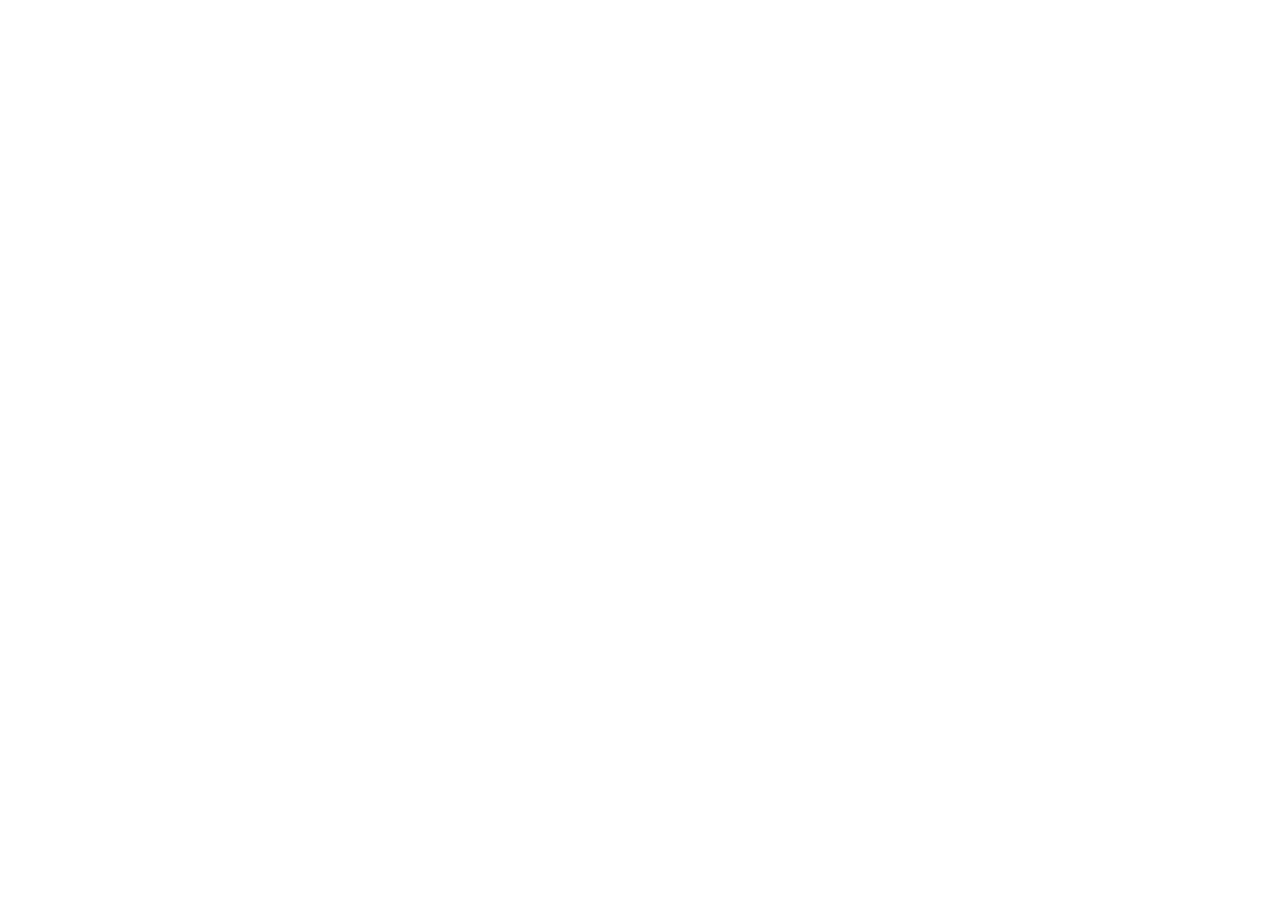
==== about.html @ bee9ba30 "navigation & pages structure" ====
<!DOCTYPE html>
<html lang="en">
<head>
  <meta charset="UTF-8">
  <meta name="viewport" content="width=device-width, initial-scale=1.0">
  <title>OBERIH — Symbolic Bead Jewellery</title>

  <!-- Google Fonts -->
  <link href="https://fonts.googleapis.com/css2?family=Cormorant+Garamond:ital,wght@0,300;0,400;1,300;1,400&family=Montserrat:wght@300;400;500&display=swap" rel="stylesheet">

  <!-- Your CSS -->
  <link rel="stylesheet" href="css/style.css">
</head>
<body>

  <!-- Navigation (same on every page) -->
  <nav class="main-nav">
    <!-- nav content here -->
  </nav>

  <!-- Page content goes here -->
  <main>

  </main>

  <!-- Footer (same on every page) -->
  <footer>
    <!-- footer content here -->
  </footer>

  <!-- Your JS -->
  <script src="js/main.js"></script>
</body>
</html>
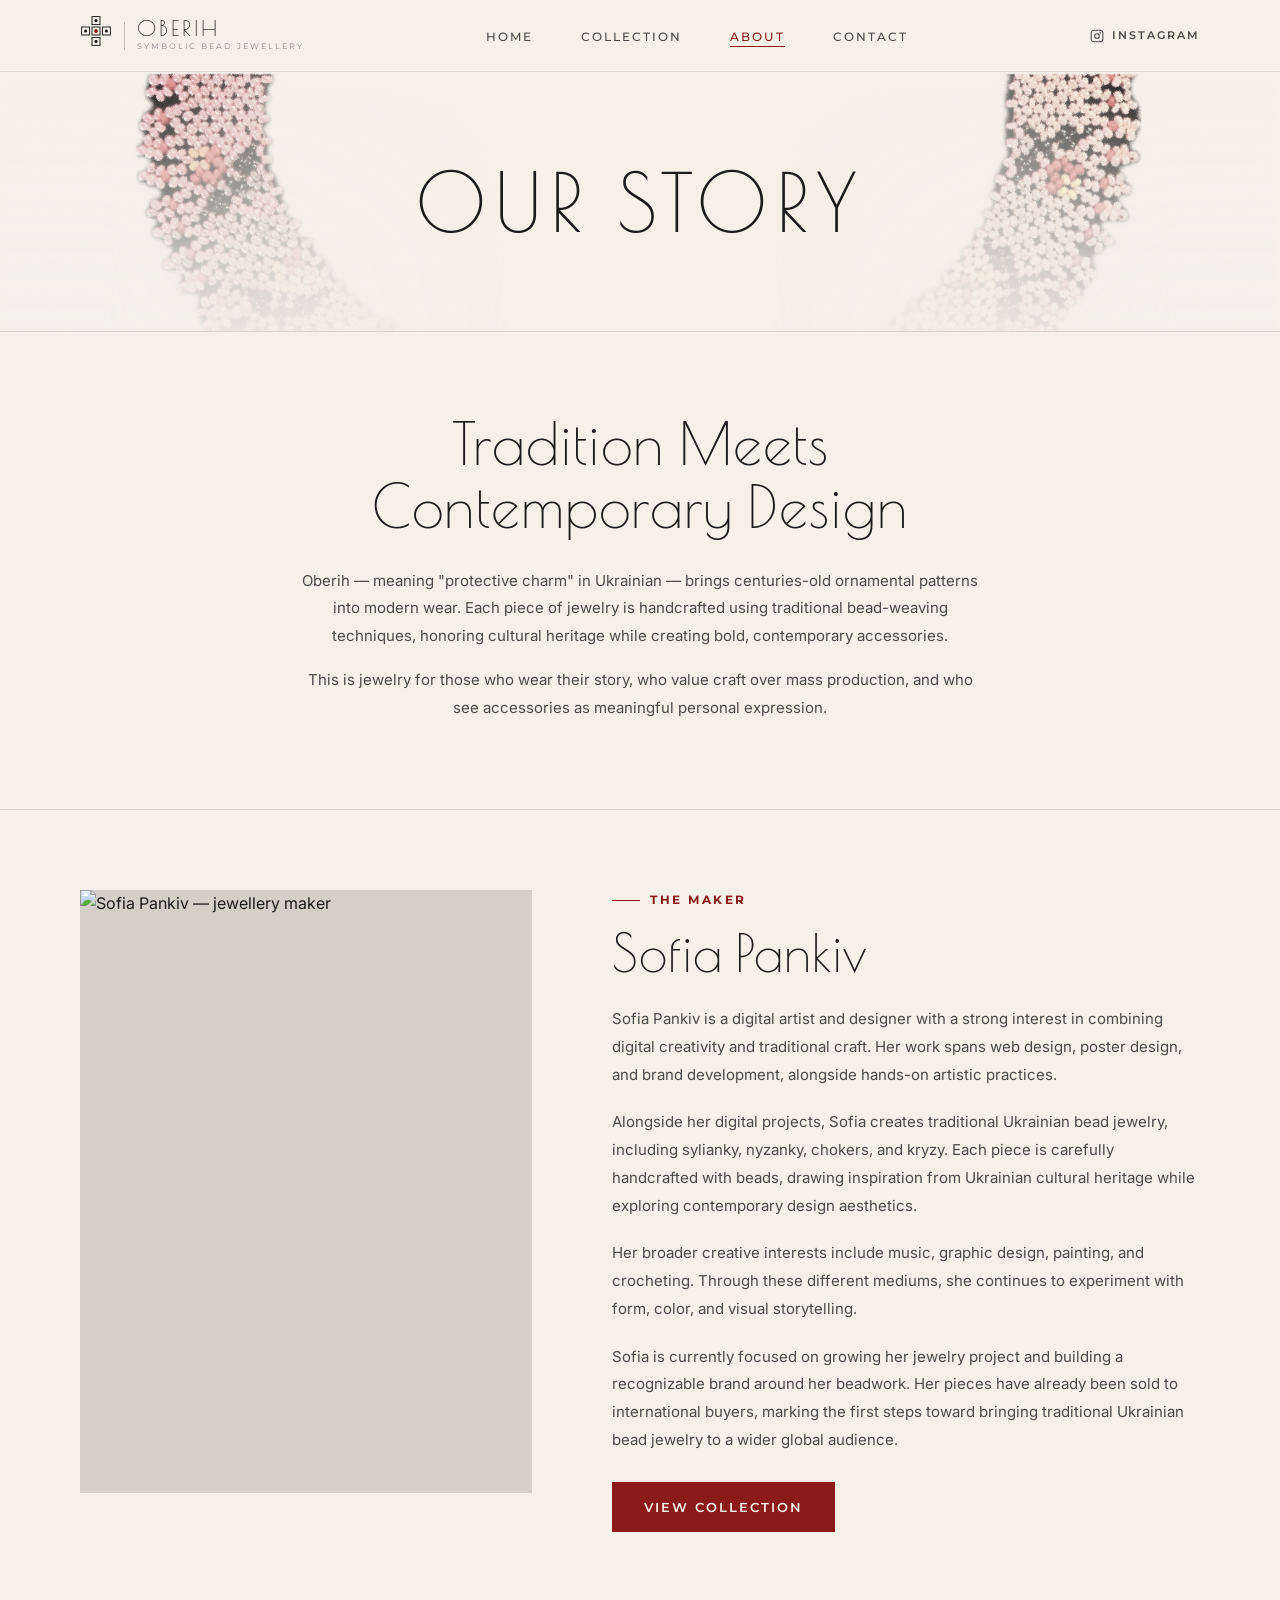
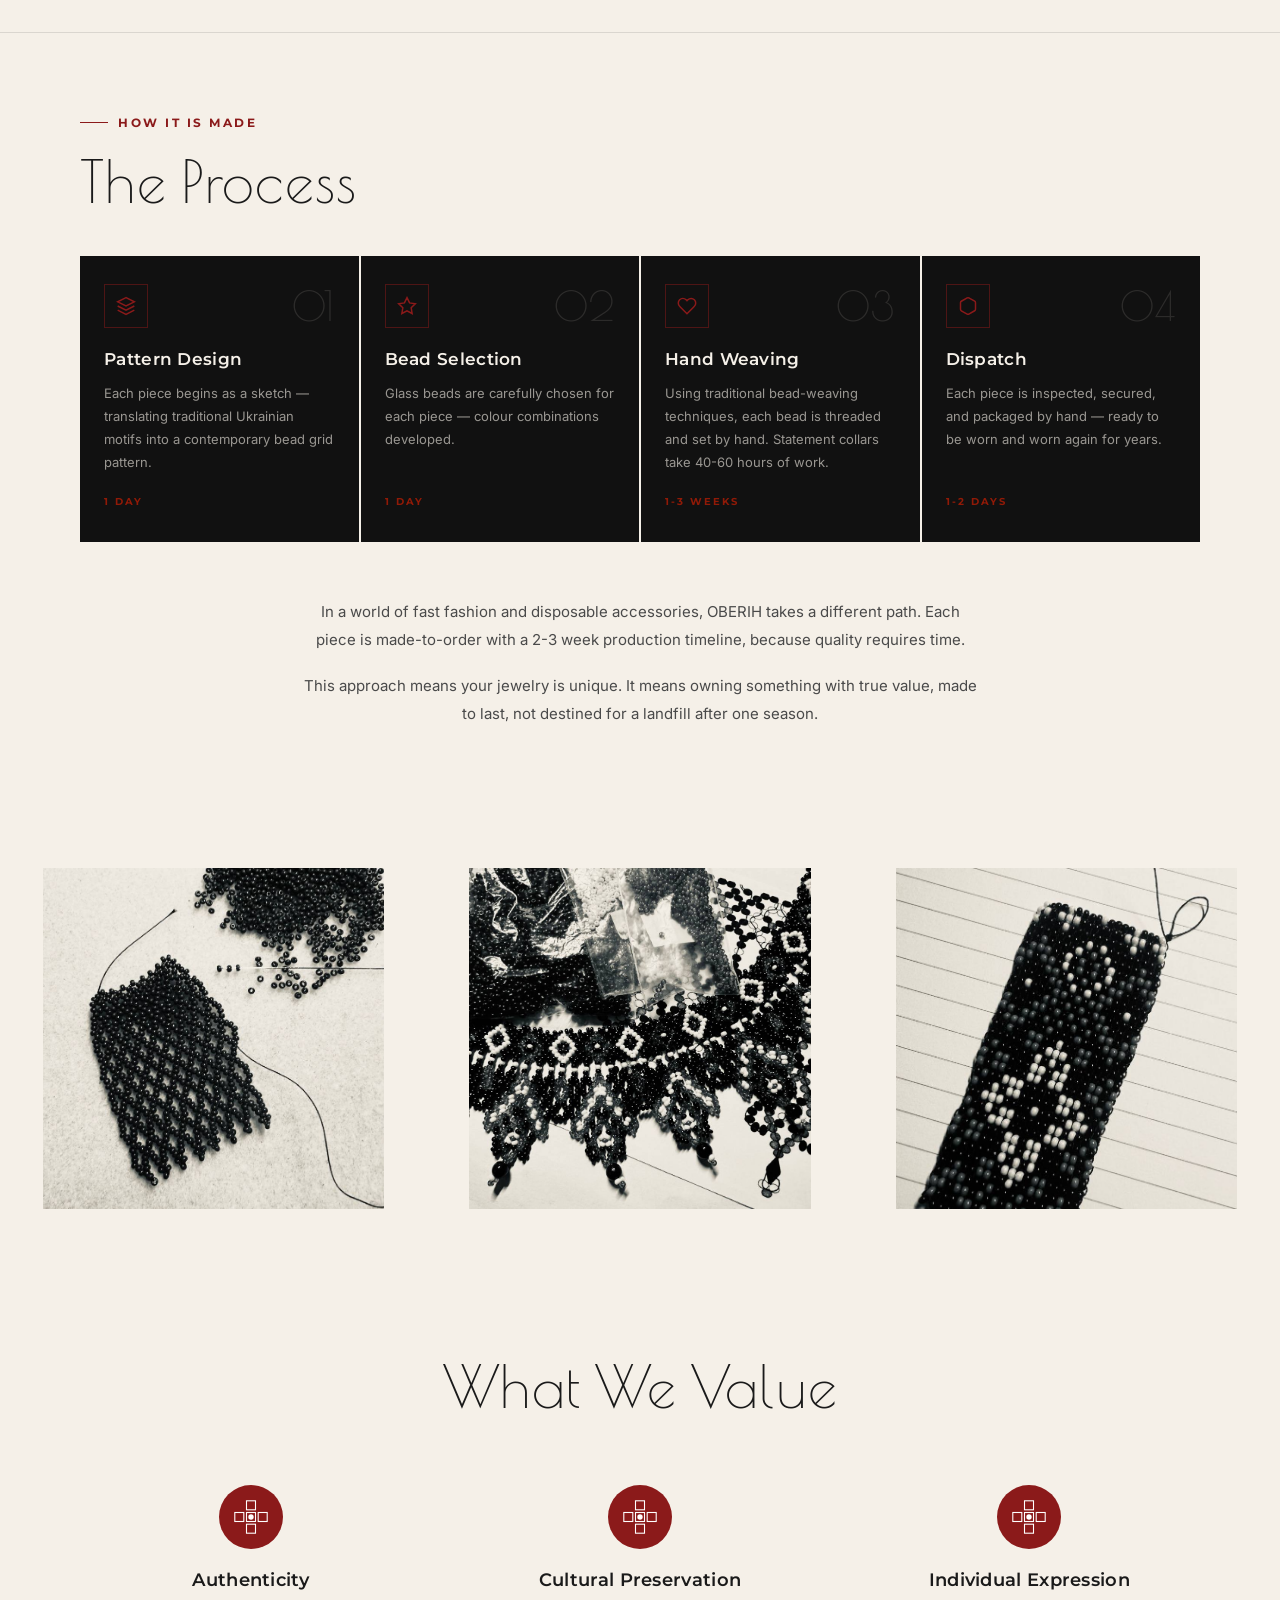
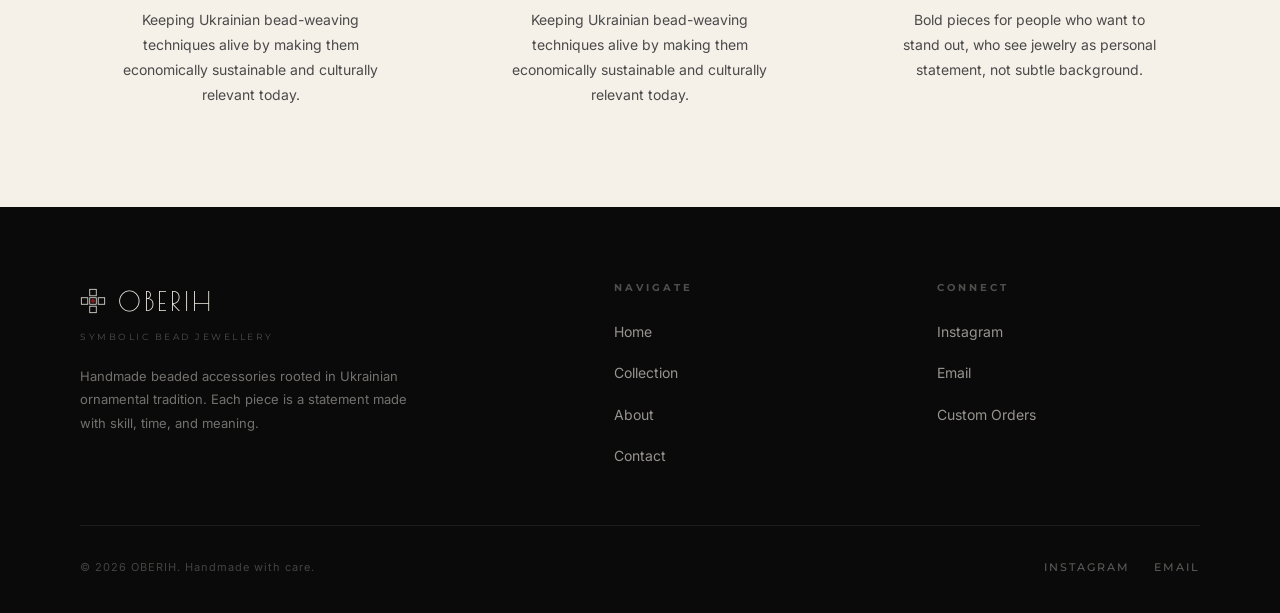
==== commit e929912d: "about page content" ====
--- a/about.html
+++ b/about.html
@@ -3,32 +3,422 @@
 <head>
   <meta charset="UTF-8">
   <meta name="viewport" content="width=device-width, initial-scale=1.0">
-  <title>OBERIH — Symbolic Bead Jewellery</title>
-
-  <!-- Google Fonts -->
-  <link href="https://fonts.googleapis.com/css2?family=Cormorant+Garamond:ital,wght@0,300;0,400;1,300;1,400&family=Montserrat:wght@300;400;500&display=swap" rel="stylesheet">
-
-  <!-- Your CSS -->
+  <title>Our Story — OBERIH</title>
+  <link href="https://fonts.googleapis.com/css2?family=Poiret+One&family=Philosopher:ital@0;1&family=Montserrat:wght@400;500;600;700&family=Inter:wght@300;400;500&display=swap" rel="stylesheet">
   <link rel="stylesheet" href="css/style.css">
+  <link rel="stylesheet" href="css/pages/about.css">
 </head>
 <body>
 
-  <!-- Navigation (same on every page) -->
+  <!-- ===== NAVIGATION ===== -->
   <nav class="main-nav">
-    <!-- nav content here -->
+    <div class="nav-inner">
+      <a href="index.html" class="nav-logo">
+        <div class="nav-logo-symbol">
+          <svg viewBox="0 0 40 40" fill="none" xmlns="http://www.w3.org/2000/svg">
+            <rect x="15" y="2"  width="10" height="10" stroke="#1a1a1a" stroke-width="1.2"/>
+            <rect x="15" y="28" width="10" height="10" stroke="#1a1a1a" stroke-width="1.2"/>
+            <rect x="2"  y="15" width="10" height="10" stroke="#1a1a1a" stroke-width="1.2"/>
+            <rect x="28" y="15" width="10" height="10" stroke="#1a1a1a" stroke-width="1.2"/>
+            <rect x="15" y="15" width="10" height="10" stroke="#1a1a1a" stroke-width="1.2"/>
+            <circle cx="20" cy="7"  r="2"   fill="#1a1a1a"/>
+            <circle cx="20" cy="33" r="2"   fill="#1a1a1a"/>
+            <circle cx="7"  cy="20" r="2"   fill="#1a1a1a"/>
+            <circle cx="33" cy="20" r="2"   fill="#1a1a1a"/>
+            <circle cx="20" cy="20" r="2.5" fill="#8B1A1A"/>
+          </svg>
+        </div>
+        <div class="nav-logo-divider"></div>
+        <div class="nav-logo-words">
+          <span class="nav-brand">OBERIH</span>
+          <span class="nav-tagline">symbolic bead jewellery</span>
+        </div>
+      </a>
+      <ul class="nav-links">
+        <li><a href="index.html">Home</a></li>
+        <li><a href="collection.html">Collection</a></li>
+        <li><a href="about.html" class="active">About</a></li>
+        <li><a href="contact.html">Contact</a></li>
+      </ul>
+      <a href="https://instagram.com/oberih.jewellery" target="_blank" class="nav-instagram">
+        <svg width="14" height="14" viewBox="0 0 24 24" fill="none" stroke="currentColor" stroke-width="1.8">
+          <rect x="2" y="2" width="20" height="20" rx="5" ry="5"/>
+          <circle cx="12" cy="12" r="4"/>
+          <circle cx="17.5" cy="6.5" r="1.2" fill="currentColor" stroke="none"/>
+        </svg>
+        Instagram
+      </a>
+      <button class="nav-hamburger" id="hamburgerBtn" aria-label="Open menu">
+        <span></span><span></span><span></span>
+      </button>
+    </div>
   </nav>
 
-  <!-- Page content goes here -->
-  <main>
-
-  </main>
-
-  <!-- Footer (same on every page) -->
+  <div class="mobile-nav" id="mobileNav">
+    <button class="mobile-nav-close" id="mobileNavClose">✕</button>
+    <a href="index.html">Home</a>
+    <a href="collection.html">Collection</a>
+    <a href="about.html">About</a>
+    <a href="contact.html">Contact</a>
+    <a href="https://instagram.com/oberih.jewellery" target="_blank">Instagram</a>
+  </div>
+
+
+  <!-- ===== HERO
+       Same structure as collection page — two collar images
+       peeking in from sides, page title centred.
+       REPLACE the two placeholder divs with your images.
+  ===== -->
+  <section class="about-hero">
+
+    <!-- ============================================================
+         🖼️ 
+         ============================================================ -->
+       <img src="images/ui/LEFT 2.png"
+              alt=""
+              class="about-hero-collar about-hero-collar--left"> 
+
+    <h1 class="about-hero-title">Our Story</h1>
+
+    <!-- ============================================================
+         🖼️ 
+         ============================================================ -->
+    <img src="images/ui/RIGHT 2.png"
+              alt=""
+              class="about-hero-collar about-hero-collar--right"> 
+
+  </section>
+
+
+  <!-- ===== INTRO — centred heading + body text ===== -->
+  <section class="about-intro">
+    <div class="about-intro-inner">
+      <h2 class="about-intro-title">Tradition Meets Contemporary Design</h2>
+      <p class="about-intro-body">
+        Oberih — meaning "protective charm" in Ukrainian — brings centuries-old ornamental patterns
+        into modern wear. Each piece of jewelry is handcrafted using traditional bead-weaving
+        techniques, honoring cultural heritage while creating bold, contemporary accessories.
+      </p>
+      <p class="about-intro-body">
+        This is jewelry for those who wear their story, who value craft over mass production, and who see
+        accessories as meaningful personal expression.
+      </p>
+    </div>
+  </section>
+
+
+  <!-- ===== MAKER SECTION
+       Left: maker photo | Right: name + bio paragraphs + CTA
+  ===== -->
+  <section class="maker">
+    <div class="container">
+      <div class="maker-inner">
+
+        <!-- Left: photo -->
+        <div class="maker-img-wrap">
+          <!-- ============================================================
+               🖼️ 
+               ============================================================ -->
+          <div class="maker-img-placeholder"> <img src="images/about/Sophia-image.png"
+                    alt="Sofia Pankiv — jewellery maker"
+                    class="maker-img"></div>
+        </div>
+
+        <!-- Right: bio -->
+        <div class="maker-content">
+          <p class="eyebrow">The Maker</p>
+          <h2 class="maker-name">Sofia Pankiv</h2>
+
+          <p class="maker-bio">
+            Sofia Pankiv is a digital artist and designer with a strong interest in combining digital
+            creativity and traditional craft. Her work spans web design, poster design, and brand
+            development, alongside hands-on artistic practices.
+          </p>
+          <p class="maker-bio">
+            Alongside her digital projects, Sofia creates traditional Ukrainian bead jewelry,
+            including sylianky, nyzanky, chokers, and kryzy. Each piece is carefully handcrafted
+            with beads, drawing inspiration from Ukrainian cultural heritage while exploring
+            contemporary design aesthetics.
+          </p>
+          <p class="maker-bio">
+            Her broader creative interests include music, graphic design, painting, and
+            crocheting. Through these different mediums, she continues to experiment with
+            form, color, and visual storytelling.
+          </p>
+          <p class="maker-bio">
+            Sofia is currently focused on growing her jewelry project and building a recognizable
+            brand around her beadwork. Her pieces have already been sold to international
+            buyers, marking the first steps toward bringing traditional Ukrainian bead jewelry to a
+            wider global audience.
+          </p>
+
+          <a href="collection.html" class="btn btn-primary" style="margin-top:8px;">
+            View Collection
+          </a>
+        </div>
+
+      </div>
+    </div>
+  </section>
+
+
+  <!-- ===== PROCESS SECTION
+       Eyebrow + large title , 4-column dark cards , closing text
+  ===== -->
+  <section class="process">
+    <div class="container">
+
+      <div class="process-header">
+        <p class="eyebrow">How it is made</p>
+        <h2 class="process-title">The Process</h2>
+      </div>
+
+      <!-- 4 dark cards -->
+      <div class="process-grid">
+
+        <div class="process-card">
+          <div class="process-card-top">
+            <!-- Icon box -->
+            <div class="process-icon">
+              <!-- Layers / pattern icon -->
+              <svg width="20" height="20" viewBox="0 0 24 24" fill="none" stroke="#8B1A1A" stroke-width="1.8">
+                <path d="M12 2L2 7l10 5 10-5-10-5z"/>
+                <path d="M2 17l10 5 10-5"/>
+                <path d="M2 12l10 5 10-5"/>
+              </svg>
+            </div>
+            <span class="process-num">01</span>
+          </div>
+          <h3 class="process-step-title">Pattern Design</h3>
+          <p class="process-step-body">
+            Each piece begins as a sketch — translating traditional Ukrainian
+            motifs into a contemporary bead grid pattern.
+          </p>
+          <p class="process-time">1 Day</p>
+        </div>
+
+        <div class="process-card">
+          <div class="process-card-top">
+            <div class="process-icon">
+              <!-- Star / bead icon -->
+              <svg width="20" height="20" viewBox="0 0 24 24" fill="none" stroke="#8B1A1A" stroke-width="1.8">
+                <polygon points="12 2 15.09 8.26 22 9.27 17 14.14 18.18 21.02 12 17.77 5.82 21.02 7 14.14 2 9.27 8.91 8.26 12 2"/>
+              </svg>
+            </div>
+            <span class="process-num">02</span>
+          </div>
+          <h3 class="process-step-title">Bead Selection</h3>
+          <p class="process-step-body">
+            Glass beads are carefully chosen for each piece — colour
+            combinations developed.
+          </p>
+          <p class="process-time">1 Day</p>
+        </div>
+
+        <div class="process-card">
+          <div class="process-card-top">
+            <div class="process-icon">
+              <!-- Heart / craft icon -->
+              <svg width="20" height="20" viewBox="0 0 24 24" fill="none" stroke="#8B1A1A" stroke-width="1.8">
+                <path d="M20.84 4.61a5.5 5.5 0 0 0-7.78 0L12 5.67l-1.06-1.06a5.5 5.5 0 0 0-7.78 7.78l1.06 1.06L12 21.23l7.78-7.78 1.06-1.06a5.5 5.5 0 0 0 0-7.78z"/>
+              </svg>
+            </div>
+            <span class="process-num">03</span>
+          </div>
+          <h3 class="process-step-title">Hand Weaving</h3>
+          <p class="process-step-body">
+            Using traditional bead-weaving techniques, each bead is threaded
+            and set by hand. Statement collars take 40-60 hours of work.
+          </p>
+          <p class="process-time">1-3 Weeks</p>
+        </div>
+
+        <div class="process-card">
+          <div class="process-card-top">
+            <div class="process-icon">
+              <!-- Package / dispatch icon -->
+              <svg width="20" height="20" viewBox="0 0 24 24" fill="none" stroke="#8B1A1A" stroke-width="1.8">
+                <path d="M21 16V8a2 2 0 0 0-1-1.73l-7-4a2 2 0 0 0-2 0l-7 4A2 2 0 0 0 3 8v8a2 2 0 0 0 1 1.73l7 4a2 2 0 0 0 2 0l7-4A2 2 0 0 0 21 16z"/>
+              </svg>
+            </div>
+            <span class="process-num">04</span>
+          </div>
+          <h3 class="process-step-title">Dispatch</h3>
+          <p class="process-step-body">
+            Each piece is inspected, secured, and packaged by hand — ready
+            to be worn and worn again for years.
+          </p>
+          <p class="process-time">1-2 Days</p>
+        </div>
+
+      </div><!-- /process-grid -->
+
+      <!-- Closing text beneath the cards -->
+      <div class="process-closing">
+        <p>
+          In a world of fast fashion and disposable accessories, OBERIH takes a different path. Each piece
+          is made-to-order with a 2-3 week production timeline, because quality requires time.
+        </p>
+        <p>
+          This approach means your jewelry is unique. It means owning something with true value, made to
+          last, not destined for a landfill after one season.
+        </p>
+      </div>
+
+    </div>
+  </section>
+
+
+  <!-- ===== PROCESS PHOTO STRIP
+       3 side-by-side process/craft photos — no text, full width
+  ===== -->
+  <div class="process-photos">
+
+    <!-- ============================================================
+         🖼️ 
+         ============================================================ -->
+    <img src="images/about/process-01.jpg"
+              alt="Beadwork in progress"
+              class="process-photo">
+
+    <!-- ============================================================
+         🖼️ 
+         ============================================================ -->
+    <img src="images/about/process-02.jpg"
+              alt="Bead pattern detail"
+              class="process-photo">
+
+    <!-- ============================================================
+         🖼️ 
+         ============================================================ -->
+      <img src="images/about/process-03.jpg"
+              alt="Finished beadwork detail"
+              class="process-photo">
+
+  </div>
+
+
+  <!-- ===== VALUES SECTION
+       Centred heading | 3 value columns with brand symbol icons
+  ===== -->
+  <section class="values">
+    <div class="container">
+
+      <h2 class="values-title">What We Value</h2>
+
+      <div class="values-grid">
+
+        <div class="value-item">
+          <!-- Brand symbol as icon -->
+          <div class="value-icon">
+            <svg viewBox="0 0 40 40" fill="none" xmlns="http://www.w3.org/2000/svg" width="36" height="36">
+              <rect x="15" y="2"  width="10" height="10" stroke="white" stroke-width="1.2"/>
+              <rect x="15" y="28" width="10" height="10" stroke="white" stroke-width="1.2"/>
+              <rect x="2"  y="15" width="10" height="10" stroke="white" stroke-width="1.2"/>
+              <rect x="28" y="15" width="10" height="10" stroke="white" stroke-width="1.2"/>
+              <rect x="15" y="15" width="10" height="10" stroke="white" stroke-width="1.2"/>
+              <circle cx="20" cy="20" r="3" fill="white"/>
+            </svg>
+          </div>
+          <h3 class="value-name">Authenticity</h3>
+          <p class="value-body">
+            Keeping Ukrainian bead-weaving techniques alive by making them
+            economically sustainable and culturally relevant today.
+          </p>
+        </div>
+
+        <div class="value-item">
+          <div class="value-icon">
+            <svg viewBox="0 0 40 40" fill="none" xmlns="http://www.w3.org/2000/svg" width="36" height="36">
+              <rect x="15" y="2"  width="10" height="10" stroke="white" stroke-width="1.2"/>
+              <rect x="15" y="28" width="10" height="10" stroke="white" stroke-width="1.2"/>
+              <rect x="2"  y="15" width="10" height="10" stroke="white" stroke-width="1.2"/>
+              <rect x="28" y="15" width="10" height="10" stroke="white" stroke-width="1.2"/>
+              <rect x="15" y="15" width="10" height="10" stroke="white" stroke-width="1.2"/>
+              <circle cx="20" cy="20" r="3" fill="white"/>
+            </svg>
+          </div>
+          <h3 class="value-name">Cultural Preservation</h3>
+          <p class="value-body">
+            Keeping Ukrainian bead-weaving techniques alive by making them
+            economically sustainable and culturally relevant today.
+          </p>
+        </div>
+
+        <div class="value-item">
+          <div class="value-icon">
+            <svg viewBox="0 0 40 40" fill="none" xmlns="http://www.w3.org/2000/svg" width="36" height="36">
+              <rect x="15" y="2"  width="10" height="10" stroke="white" stroke-width="1.2"/>
+              <rect x="15" y="28" width="10" height="10" stroke="white" stroke-width="1.2"/>
+              <rect x="2"  y="15" width="10" height="10" stroke="white" stroke-width="1.2"/>
+              <rect x="28" y="15" width="10" height="10" stroke="white" stroke-width="1.2"/>
+              <rect x="15" y="15" width="10" height="10" stroke="white" stroke-width="1.2"/>
+              <circle cx="20" cy="20" r="3" fill="white"/>
+            </svg>
+          </div>
+          <h3 class="value-name">Individual Expression</h3>
+          <p class="value-body">
+            Bold pieces for people who want to stand out, who see jewelry as
+            personal statement, not subtle background.
+          </p>
+        </div>
+
+      </div>
+    </div>
+  </section>
+
+
+  <!-- ===== FOOTER ===== -->
   <footer>
-    <!-- footer content here -->
+    <div class="container">
+      <div class="footer-top">
+        <div>
+          <div class="footer-logo">
+            <svg viewBox="0 0 40 40" fill="none" xmlns="http://www.w3.org/2000/svg">
+              <rect x="15" y="2"  width="10" height="10" stroke="#f5f0e8" stroke-width="1.2"/>
+              <rect x="15" y="28" width="10" height="10" stroke="#f5f0e8" stroke-width="1.2"/>
+              <rect x="2"  y="15" width="10" height="10" stroke="#f5f0e8" stroke-width="1.2"/>
+              <rect x="28" y="15" width="10" height="10" stroke="#f5f0e8" stroke-width="1.2"/>
+              <rect x="15" y="15" width="10" height="10" stroke="#f5f0e8" stroke-width="1.2"/>
+              <circle cx="20" cy="20" r="3" fill="#8B1A1A"/>
+            </svg>
+            OBERIH
+          </div>
+          <p class="footer-tagline">Symbolic bead jewellery</p>
+          <p class="footer-desc">
+            Handmade beaded accessories rooted in Ukrainian ornamental tradition.
+            Each piece is a statement made with skill, time, and meaning.
+          </p>
+        </div>
+        <div>
+          <p class="footer-col-title">Navigate</p>
+          <ul class="footer-links">
+            <li><a href="index.html">Home</a></li>
+            <li><a href="collection.html">Collection</a></li>
+            <li><a href="about.html">About</a></li>
+            <li><a href="contact.html">Contact</a></li>
+          </ul>
+        </div>
+        <div>
+          <p class="footer-col-title">Connect</p>
+          <ul class="footer-links">
+            <li><a href="https://instagram.com/oberih.jewellery" target="_blank">Instagram</a></li>
+            <li><a href="contact.html">Email</a></li>
+            <li><a href="contact.html">Custom Orders</a></li>
+          </ul>
+        </div>
+      </div>
+      <div class="footer-bottom">
+        <p class="footer-copy">© 2026 OBERIH. Handmade with care.</p>
+        <div class="footer-social">
+          <a href="https://instagram.com/oberih.jewellery" target="_blank">Instagram</a>
+          <a href="contact.html">Email</a>
+        </div>
+      </div>
+    </div>
   </footer>
 
-  <!-- Your JS -->
   <script src="js/main.js"></script>
+
 </body>
 </html>
--- a/css/style.css
+++ b/css/style.css
@@ -0,0 +1,1005 @@
+
+    /* =====================================================
+       CSS VARIABLES — paste these into your style.css
+       ===================================================== */
+    :root {
+      /* Fonts */
+      --font-logo:    'Poiret One', cursive;
+      --font-heading: 'Montserrat', sans-serif;
+      --font-body:    'Inter', sans-serif;
+      --font-accent:  'Philosopher', serif;
+ 
+      /* Font sizes */
+      --size-h1:    72px;
+      --size-h2:    40px;
+      --size-h3:    24px;
+      --size-h4:    14px;
+      --size-body:  16px;
+      --size-small: 14px;
+      --size-label: 12px;
+ 
+      /* Brand colours — from your moodboard */
+      --cream:        #F5F0E8;
+      --cream-dark:   #EDE8DF;
+      --black:        #0a0a0a;
+      --charcoal:     #111111;
+      --red:          #8B1A1A;
+      --red-bright:   #901A07;
+      --text-dark:    #1a1a1a;
+      --text-mid:     #4a4a4a;
+      --text-muted:   #888888;
+      --border:       rgba(26,26,26,0.12);
+ 
+      /* Layout */
+      --nav-height:       72px;
+      --section-pad-v:    100px;
+      --section-pad-h:    80px;
+      --container-max:    1280px;
+    }
+ 
+    /* =====================================================
+       RESET & BASE
+       ===================================================== */
+    *, *::before, *::after { margin: 0; padding: 0; box-sizing: border-box; }
+    html { scroll-behavior: smooth; }
+ 
+    body {
+      background: var(--cream);
+      color: var(--text-dark);
+      font-family: var(--font-body);
+      font-size: var(--size-body);
+      font-weight: 400;
+      line-height: 1.7;
+      overflow-x: hidden;
+    }
+ 
+    img {
+      display: block;
+      width: 100%;
+      height: 100%;
+      object-fit: cover;
+    }
+ 
+    a { text-decoration: none; color: inherit; }
+ 
+    /* =====================================================
+       TYPOGRAPHY — matching your variables exactly
+       ===================================================== */
+    .logo-text {
+      font-family: var(--font-logo);
+      font-size: 28px;
+      font-weight: 400;
+      letter-spacing: 3px;
+    }
+ 
+    h1 {
+      font-family: var(--font-logo);
+      font-size: var(--size-h1);
+      font-weight: 400;
+      letter-spacing: 4px;
+      line-height: 1.05;
+    }
+ 
+    h2 {
+      font-family: var(--font-heading);
+      font-size: var(--size-h2);
+      font-weight: 600;
+      letter-spacing: 1px;
+      line-height: 1.2;
+    }
+ 
+    h3 {
+      font-family: var(--font-heading);
+      font-size: var(--size-h3);
+      font-weight: 600;
+      letter-spacing: 0.5px;
+      line-height: 1.3;
+    }
+ 
+    p {
+      font-family: var(--font-body);
+      font-size: var(--size-body);
+      font-weight: 400;
+      line-height: 1.7;
+      color: var(--text-mid);
+    }
+ 
+    /* Eyebrow label — small caps above headings */
+    .eyebrow {
+      font-family: var(--font-heading);
+      font-size: var(--size-label);
+      font-weight: 700;
+      letter-spacing: 2.5px;
+      text-transform: uppercase;
+      color: var(--red);
+      display: flex;
+      align-items: center;
+      gap: 10px;
+      margin-bottom: 14px;
+    }
+ 
+    .eyebrow::before {
+      content: '';
+      display: inline-block;
+      width: 28px;
+      height: 1px;
+      background: var(--red);
+      flex-shrink: 0;
+    }
+ 
+    /* =====================================================
+       BUTTONS
+       ===================================================== */
+    .btn {
+      display: inline-flex;
+      align-items: center;
+      gap: 10px;
+      font-family: var(--font-heading);
+      font-size: 13px;
+      font-weight: 600;
+      letter-spacing: 2px;
+      text-transform: uppercase;
+      cursor: pointer;
+      transition: all 0.25s ease;
+      border: none;
+      outline: none;
+    }
+ 
+    .btn-primary {
+      background: var(--red);
+      color: var(--cream);
+      padding: 14px 32px;
+    }
+    .btn-primary:hover { background: var(--red-bright); }
+ 
+    .btn-outline {
+      background: transparent;
+      color: var(--text-dark);
+      padding: 13px 32px;
+      border: 1.5px solid var(--text-dark);
+    }
+    .btn-outline:hover {
+      background: var(--text-dark);
+      color: var(--cream);
+    }
+ 
+    .btn-ghost {
+      background: transparent;
+      color: var(--text-dark);
+      padding: 0;
+      font-size: 12px;
+      letter-spacing: 2px;
+    }
+    .btn-ghost::after {
+      content: '→';
+      font-size: 16px;
+      transition: transform 0.25s;
+    }
+    .btn-ghost:hover::after { transform: translateX(5px); }
+ 
+    .btn-outline-light {
+      background: transparent;
+      color: var(--cream);
+      padding: 13px 32px;
+      border: 1.5px solid rgba(245,240,232,0.5);
+    }
+    .btn-outline-light:hover {
+      background: rgba(245,240,232,0.1);
+      border-color: var(--cream);
+    }
+ 
+    /* =====================================================
+       LAYOUT HELPERS
+       ===================================================== */
+    .container {
+      width: 100%;
+      max-width: var(--container-max);
+      margin: 0 auto;
+      padding: 0 var(--section-pad-h);
+    }
+ 
+    /* =====================================================
+       NAVIGATION
+       Matches wireframe: logo left | links centre | instagram right
+       ===================================================== */
+    .main-nav {
+      position: fixed;
+      top: 0; left: 0; right: 0;
+      z-index: 200;
+      height: var(--nav-height);
+      background: var(--cream);
+      border-bottom: 1px solid var(--border);
+      display: flex;
+      align-items: center;
+    }
+ 
+    .nav-inner {
+      width: 100%;
+      max-width: var(--container-max);
+      margin: 0 auto;
+      padding: 0 var(--section-pad-h);
+      display: flex;
+      align-items: center;
+      justify-content: space-between;
+    }
+ 
+    /* Logo: symbol + divider + brand name + tagline */
+    .nav-logo {
+      display: flex;
+      align-items: center;
+      gap: 12px;
+    }
+ 
+    .nav-logo-symbol svg {
+      width: 32px;
+      height: 32px;
+    }
+ 
+    .nav-logo-divider {
+      width: 1px;
+      height: 28px;
+      background: rgba(26,26,26,0.2);
+    }
+ 
+    .nav-logo-words { display: flex; flex-direction: column; gap: 1px; }
+ 
+    .nav-brand {
+      font-family: var(--font-logo);
+      font-size: 22px;
+      letter-spacing: 3px;
+      color: var(--text-dark);
+      line-height: 1;
+    }
+ 
+    .nav-tagline {
+      font-family: var(--font-heading);
+      font-size: 8px;
+      letter-spacing: 2px;
+      text-transform: uppercase;
+      color: var(--text-muted);
+    }
+ 
+    /* Centre nav links */
+    .nav-links {
+      display: flex;
+      align-items: center;
+      gap: 48px;
+      list-style: none;
+    }
+ 
+    .nav-links a {
+      font-family: var(--font-heading);
+      font-size: 12px;
+      font-weight: 500;
+      letter-spacing: 2px;
+      text-transform: uppercase;
+      color: var(--text-mid);
+      position: relative;
+      padding-bottom: 3px;
+      transition: color 0.2s;
+    }
+ 
+    .nav-links a::after {
+      content: '';
+      position: absolute;
+      bottom: 0; left: 0;
+      width: 0; height: 1px;
+      background: var(--red);
+      transition: width 0.25s;
+    }
+ 
+    .nav-links a:hover,
+    .nav-links a.active { color: var(--text-dark); }
+    .nav-links a:hover::after,
+    .nav-links a.active::after { width: 100%; }
+    .nav-links a.active { color: var(--red); }
+ 
+    /* Instagram right */
+    .nav-instagram {
+      display: flex;
+      align-items: center;
+      gap: 8px;
+      font-family: var(--font-heading);
+      font-size: 11px;
+      font-weight: 600;
+      letter-spacing: 2px;
+      text-transform: uppercase;
+      color: var(--text-mid);
+      transition: color 0.2s;
+    }
+    .nav-instagram:hover { color: var(--red); }
+ 
+    /* Mobile hamburger (hidden on desktop) */
+    .nav-hamburger {
+      display: none;
+      flex-direction: column;
+      gap: 5px;
+      cursor: pointer;
+      background: none;
+      border: none;
+      padding: 4px;
+    }
+    .nav-hamburger span {
+      display: block;
+      width: 24px;
+      height: 1.5px;
+      background: var(--text-dark);
+      transition: all 0.3s;
+    }
+ 
+    /* =====================================================
+       HERO SECTION
+       Wireframe: full-width photo + centred logo symbol overlay
+       ===================================================== */
+    .hero {
+      margin-top: var(--nav-height);
+      position: relative;
+      width: 100%;
+      height: 320px;             /* adjust 420px */
+      overflow: hidden;
+      background: var(--charcoal);
+    }
+ 
+
+    .hero-img {
+      position: absolute;
+      inset: 0;
+      width: 100%;
+      height: 100%;
+      object-fit: cover;
+      object-position: center;
+      opacity: 0.85;
+    }
+ 
+    /* Dark gradient so symbol reads on top */
+    .hero-overlay {
+      position: absolute;
+      inset: 0;
+      background: linear-gradient(
+        to bottom,
+        rgba(10,10,10,0.35) 0%,
+        rgba(10,10,10,0.5)  100%
+      );
+    }
+ 
+    /* Centred symbol */
+    .hero-symbol {
+      position: absolute;
+      inset: 0;
+      display: flex;
+      align-items: center;
+      justify-content: center;
+      z-index: 2;
+    }
+ 
+    .hero-symbol svg {
+      width: 180px;
+      height: 180px;
+      opacity: 0.92;
+      filter: drop-shadow(0 0 30px rgba(139,26,26,0.4));
+    }
+ 
+    /* placeholder stand-in until you add real photo */
+    .hero-placeholder {
+      position: absolute;
+      inset: 0;
+      background: #111;
+      display: flex;
+      align-items: center;
+      justify-content: center;
+    }
+ 
+    .hero-placeholder-label {
+      font-family: var(--font-accent);
+      font-style: italic;
+      font-size: 14px;
+      color: rgba(245,240,232,0.2);
+      letter-spacing: 2px;
+      position: absolute;
+      bottom: 24px;
+      left: 50%;
+      transform: translateX(-50%);
+      white-space: nowrap;
+    }
+ 
+    /* =====================================================
+       INTRO SECTION
+       Wireframe: left = large photo | right = text + CTAs
+       ===================================================== */
+    .intro {
+      padding: var(--section-pad-v) 0;
+      background: var(--cream);
+    }
+ 
+    .intro-inner {
+      display: grid;
+      grid-template-columns: 1fr 1fr;
+      gap: 80px;
+      align-items: center;
+    }
+ 
+  
+    .intro-img-wrap {
+      aspect-ratio: 4 / 4;
+      overflow: hidden;
+      background: #1a1a1a;
+      position: relative;
+    }
+ 
+    .intro-img-placeholder {
+      width: 100%;
+      height: 100%;
+      background: radial-gradient(ellipse at 50% 40%, rgba(139,26,26,0.25) 0%, #111 70%);
+      display: flex;
+      align-items: center;
+      justify-content: center;
+    }
+ 
+    .img-label {
+      font-family: var(--font-accent);
+      font-style: italic;
+      font-size: 13px;
+      color: rgba(245,240,232,0.2);
+      letter-spacing: 1px;
+    }
+ 
+    
+ 
+    .intro-title {
+      font-family: var(--font-logo);
+      font-size: clamp(40px, 5vw, 68px);
+      font-weight: 400;
+      letter-spacing: 2px;
+      line-height: 1.05;
+      color: var(--text-dark);
+      margin-bottom: 12px;
+    }
+ 
+    .intro-title .accent {
+      font-family: var(--font-accent);
+      font-style: italic;
+      color: var(--red-bright);
+      letter-spacing: 1px;
+    }
+ 
+    .intro-subtitle {
+      font-family: var(--font-heading);
+      font-size: 20px;
+      font-weight: 600;
+      letter-spacing: 0.5px;
+      color: var(--text-dark);
+      margin-bottom: 28px;
+      line-height: 1.35;
+    }
+ 
+    .intro-body {
+      color: var(--text-mid);
+      margin-bottom: 12px;
+    }
+ 
+    .intro-body + .intro-body { margin-bottom: 40px; }
+ 
+    .intro-ctas {
+      display: flex;
+      align-items: center;
+      gap: 24px;
+      flex-wrap: wrap;
+    }
+ 
+    /* =====================================================
+       FEATURED COLLECTION
+       Wireframe: centred heading | 3-col grid | view all btn
+       ===================================================== */
+    .featured {
+      padding: var(--section-pad-v) 0;
+      background: var(--cream-dark);
+    }
+ 
+    .featured-header {
+      text-align: center;
+      margin-bottom: 64px;
+    }
+ 
+    .featured-header h2 {
+      font-family: var(--font-logo);
+      font-size: clamp(36px, 4vw, 56px);
+      font-weight: 400;
+      letter-spacing: 3px;
+      color: var(--text-dark);
+      margin-bottom: 10px;
+    }
+ 
+    .featured-header .sub {
+      font-family: var(--font-body);
+      font-size: 14px;
+      color: var(--text-muted);
+      letter-spacing: 1px;
+    }
+ 
+    /* 3 equal columns */
+    .product-grid {
+      display: grid;
+      grid-template-columns: repeat(3, 1fr);
+      gap: 28px;
+      margin-bottom: 56px;
+    }
+ 
+    .product-card {
+      background: var(--cream);
+      position: relative;
+      overflow: hidden;
+      cursor: pointer;
+      border: 1px solid rgba(26,26,26,0.08);
+  transition: box-shadow 0.25s, transform 0.25s;
+    }
+ 
+   
+    .card-img-wrap {
+      aspect-ratio: 1 / 1;
+      overflow: hidden;
+      position: relative;
+    }
+ 
+    .card-img-placeholder {
+      width: 100%;
+      height: 100%;
+      background: radial-gradient(ellipse at 50% 50%, rgba(139,26,26,0.2) 0%, #111 70%);
+      display: flex;
+      align-items: center;
+      justify-content: center;
+      transition: transform 0.6s ease;
+    }
+ 
+    .product-card:hover .card-img-placeholder {
+      transform: scale(1.04);
+    }
+ 
+    /* Hover overlay */
+    .card-hover {
+      position: absolute;
+      inset: 0;
+      background: rgba(139,26,26,0.55);
+      display: flex;
+      align-items: center;
+      justify-content: center;
+      opacity: 0;
+      transition: opacity 0.3s ease;
+    }
+ 
+    .product-card:hover .card-hover { opacity: 1; }
+ 
+    .card-hover-text {
+      font-family: var(--font-heading);
+      font-size: 11px;
+      font-weight: 600;
+      letter-spacing: 3px;
+      text-transform: uppercase;
+      color: var(--cream);
+      border: 1px solid rgba(245,240,232,0.6);
+      padding: 10px 22px;
+    }
+ 
+    .card-info {
+      padding: 18px 0 4px;
+      text-align: center;
+    }
+ 
+    .card-name {
+      font-family: var(--font-heading);
+      font-size: 14px;
+      font-weight: 500;
+      letter-spacing: 0.5px;
+      color: var(--text-dark);
+      margin-bottom: 6px;
+    }
+ 
+    .card-price {
+      font-family: var(--font-heading);
+      font-size: 18px;
+      font-weight: 700;
+      color: var(--red);
+      letter-spacing: 1px;
+    }
+ 
+    .featured-cta {
+      text-align: center;
+    }
+ 
+    /* =====================================================
+       CRAFT / STATS SECTION
+       Wireframe: dark red bg | left=text | right=4 big stats
+       ===================================================== */
+    .craft {
+      background: var(--red);
+      padding: var(--section-pad-v) 0;
+      position: relative;
+      overflow: hidden;
+    }
+ 
+    /* big watermark text behind */
+    .craft::before {
+      content: 'OBERIH';
+      position: absolute;
+      right: -40px;
+      top: 50%;
+      transform: translateY(-50%);
+      font-family: var(--font-logo);
+      font-size: 220px;
+      letter-spacing: -4px;
+      color: rgba(255,255,255,0.04);
+      pointer-events: none;
+      white-space: nowrap;
+      line-height: 1;
+    }
+ 
+    .craft-inner {
+      display: grid;
+      grid-template-columns: 1fr 1fr;
+      gap: 80px;
+      align-items: center;
+      position: relative;
+      z-index: 1;
+    }
+ 
+    .craft-text .eyebrow { color: rgba(245,240,232,0.6); }
+    .craft-text .eyebrow::before { background: rgba(245,240,232,0.4); }
+ 
+    .craft-title {
+      font-family: var(--font-logo);
+      font-size: clamp(32px, 3.5vw, 50px);
+      font-weight: 400;
+      letter-spacing: 2px;
+      color: var(--cream);
+      line-height: 1.1;
+      margin-bottom: 24px;
+    }
+ 
+    .craft-body {
+      font-size: 15px;
+      line-height: 1.8;
+      color: rgba(245,240,232,0.75);
+      margin-bottom: 36px;
+      max-width: 420px;
+    }
+ 
+    /* 2×2 stats grid */
+    .stats-grid {
+      display: grid;
+      grid-template-columns: 1fr 1fr;
+      gap: 2px;
+    }
+ 
+    .stat-card {
+      background: rgba(0,0,0,0.2);
+      padding: 36px 28px;
+      text-align: center;
+      transition: background 0.25s;
+    }
+ 
+    .stat-card:hover { background: rgba(0,0,0,0.3); }
+ 
+    .stat-number {
+      font-family: var(--font-logo);
+      font-size: 56px;
+      font-weight: 400;
+      color: var(--cream);
+      line-height: 1;
+      margin-bottom: 10px;
+      letter-spacing: 1px;
+    }
+ 
+    .stat-label {
+      font-family: var(--font-heading);
+      font-size: 10px;
+      font-weight: 700;
+      letter-spacing: 2px;
+      text-transform: uppercase;
+      color: rgba(245,240,232,0.55);
+      line-height: 1.5;
+    }
+ 
+    /* =====================================================
+       JEWELLERY FEATURE IMAGE
+       Wireframe: centred large product photo on cream bg
+       ===================================================== */
+    .feature-img-section {
+      background: var(--cream);
+      padding: 0;
+      overflow: hidden;
+      position: relative;
+      min-height: 420px;
+      display: flex;
+      align-items: center;
+      justify-content: center;
+    }
+ 
+   
+    .feature-img-placeholder {
+      width: 100%;
+      min-height: 420px;
+      background: var(--cream);
+      display: flex;
+      align-items: center;
+      justify-content: center;
+      position: relative;
+    }
+ 
+    .feature-img-inner {
+      width: 700px;
+      max-width: 90%;
+      aspect-ratio: 16/9;
+      background: radial-gradient(ellipse at 50% 70%, rgba(139,26,26,0.15) 0%, transparent 70%), var(--cream-dark);
+      display: flex;
+      align-items: center;
+      justify-content: center;
+    }
+ 
+    /* =====================================================
+       CTA BANNER
+       Wireframe: dark bg | text left | button right
+       ===================================================== */
+    .cta-banner {
+      background: var(--black);
+      padding: 72px 0;
+    }
+ 
+    .cta-inner {
+      display: flex;
+      align-items: center;
+      justify-content: space-between;
+      gap: 60px;
+    }
+ 
+  
+ 
+    .cta-title {
+      font-family: var(--font-logo);
+      font-size: clamp(26px, 3vw, 40px);
+      font-weight: 400;
+      letter-spacing: 2px;
+      color: var(--cream);
+      margin-bottom: 10px;
+      line-height: 1.2;
+    }
+ 
+    .cta-sub {
+      font-size: 14px;
+      color: rgba(245,240,232,0.5);
+    }
+ 
+    .cta-actions {
+      display: flex;
+      align-items: center;
+      gap: 16px;
+      flex-shrink: 0;
+    }
+ 
+    /* =====================================================
+       INSTAGRAM SECTION
+       Wireframe: header row | 4-tile grid
+       ===================================================== */
+    .instagram {
+      padding: var(--section-pad-v) 0 0;
+      background: var(--cream);
+    }
+ 
+    .insta-header {
+      display: flex;
+      align-items: flex-end;
+      justify-content: space-between;
+      margin-bottom: 32px;
+    }
+ 
+    .insta-handle {
+      font-family: var(--font-logo);
+      font-size: clamp(28px, 3vw, 40px);
+      font-weight: 400;
+      letter-spacing: 2px;
+      color: var(--text-dark);
+    }
+ 
+    /* 4-column grid */
+    .insta-grid {
+      display: grid;
+      grid-template-columns: repeat(4, 1fr);
+      gap: 0;
+    }
+ 
+    .insta-tile {
+      aspect-ratio: 4 / 5;
+      overflow: hidden;
+      position: relative;
+      background: var(--charcoal);
+      cursor: pointer;
+    }
+ 
+    .insta-tile::after {
+      content: '';
+      position: absolute;
+      inset: 0;
+      background: rgba(139,26,26,0.55);
+      opacity: 0;
+      transition: opacity 0.3s;
+    }
+ 
+    .insta-tile:hover::after { opacity: 1; }
+ 
+    .insta-tile-bg {
+      width: 100%;
+      height: 100%;
+    }
+ 
+    /* =====================================================
+       FOOTER
+       Wireframe: logo+desc left | navigate col | connect col
+       ===================================================== */
+    footer {
+      background: var(--black);
+      padding: 72px 0 36px;
+    }
+ 
+    .footer-top {
+      display: grid;
+      grid-template-columns: 1.8fr 1fr 1fr;
+      gap: 60px;
+      padding-bottom: 56px;
+      border-bottom: 1px solid rgba(245,240,232,0.08);
+      margin-bottom: 32px;
+    }
+ 
+    .footer-logo {
+      font-family: var(--font-logo);
+      font-size: 26px;
+      letter-spacing: 3px;
+      color: var(--cream);
+      margin-bottom: 6px;
+      display: flex;
+      align-items: center;
+      gap: 12px;
+    }
+ 
+    .footer-logo svg { width: 26px; height: 26px; }
+ 
+    .footer-tagline {
+      font-family: var(--font-heading);
+      font-size: 9px;
+      letter-spacing: 2.5px;
+      text-transform: uppercase;
+      color: rgba(245,240,232,0.3);
+      margin-bottom: 20px;
+    }
+ 
+    .footer-desc {
+      font-size: 13px;
+      line-height: 1.8;
+      color: rgba(245,240,232,0.45);
+      max-width: 340px;
+    }
+ 
+    .footer-col-title {
+      font-family: var(--font-heading);
+      font-size: 10px;
+      font-weight: 700;
+      letter-spacing: 3px;
+      text-transform: uppercase;
+      color: rgba(245,240,232,0.3);
+      margin-bottom: 22px;
+    }
+ 
+    .footer-links {
+      list-style: none;
+      display: flex;
+      flex-direction: column;
+      gap: 14px;
+    }
+ 
+    .footer-links a {
+      font-family: var(--font-body);
+      font-size: 14px;
+      color: rgba(245,240,232,0.6);
+      transition: color 0.2s;
+    }
+ 
+    .footer-links a:hover { color: var(--cream); }
+ 
+    .footer-bottom {
+      display: flex;
+      align-items: center;
+      justify-content: space-between;
+    }
+ 
+    .footer-copy {
+      font-size: 11px;
+      letter-spacing: 1px;
+      color: rgba(245,240,232,0.25);
+    }
+ 
+    .footer-social {
+      display: flex;
+      gap: 24px;
+    }
+ 
+    .footer-social a {
+      font-family: var(--font-heading);
+      font-size: 11px;
+      font-weight: 500;
+      letter-spacing: 2px;
+      text-transform: uppercase;
+      color: rgba(245,240,232,0.35);
+      transition: color 0.2s;
+    }
+ 
+    .footer-social a:hover { color: var(--cream); }
+ 
+    /* =====================================================
+       MOBILE NAV DRAWER (JS toggles .nav-open on body)
+       ===================================================== */
+    .mobile-nav {
+      display: none;
+      position: fixed;
+      inset: 0;
+      background: var(--cream);
+      z-index: 300;
+      padding: 100px 40px 40px;
+      flex-direction: column;
+      gap: 32px;
+    }
+ 
+    .mobile-nav.open { display: flex; }
+ 
+    .mobile-nav a {
+      font-family: var(--font-logo);
+      font-size: 36px;
+      letter-spacing: 3px;
+      color: var(--text-dark);
+      border-bottom: 1px solid var(--border);
+      padding-bottom: 20px;
+    }
+ 
+    .mobile-nav-close {
+      position: absolute;
+      top: 24px;
+      right: 32px;
+      background: none;
+      border: none;
+      font-size: 28px;
+      cursor: pointer;
+      color: var(--text-dark);
+    }
+ 
+    /* =====================================================
+       RESPONSIVE
+       ===================================================== */
+    @media (max-width: 1024px) {
+      :root {
+        --section-pad-h: 48px;
+        --section-pad-v: 72px;
+      }
+      .intro-inner,
+      .craft-inner { grid-template-columns: 1fr; gap: 48px; }
+      .intro-img-wrap { aspect-ratio: 16/9; }
+      .product-grid { gap: 16px; }
+    }
+ 
+    @media (max-width: 768px) {
+      :root {
+        --size-h1: 48px;
+        --size-h2: 32px;
+        --size-h3: 20px;
+        --section-pad-h: 24px;
+        --section-pad-v: 60px;
+      }
+ 
+      .nav-links,
+      .nav-instagram { display: none; }
+      .nav-hamburger { display: flex; }
+ 
+      .product-grid { grid-template-columns: 1fr; }
+      .stats-grid { grid-template-columns: 1fr 1fr; }
+      .insta-grid { grid-template-columns: repeat(2, 1fr); }
+      .footer-top { grid-template-columns: 1fr; gap: 36px; }
+      .cta-inner { flex-direction: column; text-align: center; }
+      .hero { height: 320px; }
+      .hero-symbol svg { width: 120px; height: 120px; }
+      .craft::before { display: none; }
+    }
--- a/css/pages/about.css
+++ b/css/pages/about.css
@@ -0,0 +1,364 @@
+
+/* ── HERO ──────────────────────────────────────────── */
+
+.about-hero {
+  margin-top: var(--nav-height);
+  position: relative;
+  height: 260px;
+  background: var(--cream);
+  display: flex;
+  align-items: center;
+  justify-content: center;
+  overflow: hidden;
+  border-bottom: 1px solid var(--border);
+}
+
+.about-hero-title {
+  font-family: var(--font-logo);
+  font-size: clamp(40px, 7vw, 80px);
+  font-weight: 400;
+  letter-spacing: 8px;
+  text-transform: uppercase;
+  color: var(--text-dark);
+  position: relative;
+  z-index: 2;
+}
+
+/* Collar/flower images in from sides */
+.about-hero-collar {
+  position: absolute;
+  top: 0;
+  width: 40%;
+  height: 100%;
+  object-fit: cover;
+  object-position: center top;
+}
+
+.about-hero-collar--left  { left: 0;  object-position: right top; }
+.about-hero-collar--right { right: 0; object-position: left top;  }
+
+/* Fade toward centre so title stays readable */
+.about-hero-collar--left {
+  -webkit-mask-image: linear-gradient(to right, black 20%, transparent 100%);
+  mask-image:         linear-gradient(to right, black 20%, transparent 100%);
+}
+.about-hero-collar--right {
+  -webkit-mask-image: linear-gradient(to left, black 20%, transparent 100%);
+  mask-image:         linear-gradient(to left, black 20%, transparent 100%);
+}
+
+/* Placeholder until real images added */
+.about-hero-placeholder {
+  background: radial-gradient(
+    ellipse at center,
+    rgba(139,26,26,0.15) 0%,
+    rgba(200,190,175,0.4) 60%,
+    transparent 100%
+  );
+}
+
+
+/* ── INTRO ─────────────────────────────────────────── */
+
+.about-intro {
+  padding: 80px var(--section-pad-h) 72px;
+  background: var(--cream);
+  text-align: center;
+}
+
+.about-intro-inner {
+  max-width: 680px;
+  margin: 0 auto;
+}
+
+.about-intro-title {
+  font-family: var(--font-logo);
+  font-size: clamp(32px, 4.5vw, 58px);
+  font-weight: 400;
+  letter-spacing: 1px;
+  color: var(--text-dark);
+  line-height: 1.1;
+  margin-bottom: 28px;
+}
+
+.about-intro-body {
+  font-family: var(--font-body);
+  font-size: 15px;
+  line-height: 1.85;
+  color: var(--text-mid);
+  margin-bottom: 16px;
+}
+
+
+/* ── MAKER SECTION ─────────────────────────────────── */
+
+.maker {
+  padding: 80px 0 100px;
+  background: var(--cream);
+  border-top: 1px solid var(--border);
+}
+
+.maker-inner {
+  display: grid;
+  grid-template-columns: 1fr 1.3fr;
+  gap: 80px;
+  align-items: start;
+}
+
+/* Photo */
+.maker-img-wrap {
+  position: relative;
+  overflow: hidden;
+}
+
+/*
+  REPLACE .maker-img-placeholder with your <img> tag:
+  <img src="images/about/sofia-portrait.jpg"
+       alt="Sofia Pankiv"
+       class="maker-img">
+*/
+.maker-img-placeholder {
+  width: 100%;
+  aspect-ratio: 3 / 4;
+  background: #d4cfc7;   /* warm grey — matches the warm photo bg in wireframe */
+}
+
+.maker-img {
+  width: 100%;
+  display: block;
+  object-fit: cover;
+}
+
+/* Bio content */
+.maker-name {
+  font-family: var(--font-logo);
+  font-size: clamp(36px, 4vw, 52px);
+  font-weight: 400;
+  letter-spacing: 1px;
+  color: var(--text-dark);
+  margin-bottom: 24px;
+  line-height: 1.1;
+}
+
+.maker-bio {
+  font-family: var(--font-body);
+  font-size: 15px;
+  line-height: 1.85;
+  color: var(--text-mid);
+  margin-bottom: 20px;
+}
+
+
+/* ── PROCESS SECTION ───────────────────────────────── */
+
+.process {
+  padding: 80px 0 0;
+  background: var(--cream);
+  border-top: 1px solid var(--border);
+}
+
+.process-header {
+  margin-bottom: 40px;
+}
+
+.process-title {
+  font-family: var(--font-logo);
+  font-size: clamp(36px, 4.5vw, 60px);
+  font-weight: 400;
+  letter-spacing: 1px;
+  color: var(--text-dark);
+  margin-top: 8px;
+}
+
+/* 4-column dark cards */
+.process-grid {
+  display: grid;
+  grid-template-columns: repeat(4, 1fr);
+  gap: 2px;
+  margin-bottom: 56px;
+}
+
+.process-card {
+  background: var(--charcoal);
+  padding: 28px 24px 32px;
+  display: flex;
+  flex-direction: column;
+}
+
+/* Top row: icon box + number */
+.process-card-top {
+  display: flex;
+  align-items: center;
+  justify-content: space-between;
+  margin-bottom: 20px;
+}
+
+/* Small red border icon box */
+.process-icon {
+  width: 44px;
+  height: 44px;
+  border: 1px solid rgba(139,26,26,0.5);
+  display: flex;
+  align-items: center;
+  justify-content: center;
+  flex-shrink: 0;
+}
+
+.process-num {
+  font-family: var(--font-logo);
+  font-size: 40px;
+  font-weight: 400;
+  color: rgba(245,240,232,0.12);
+  line-height: 1;
+  letter-spacing: 1px;
+}
+
+.process-step-title {
+  font-family: var(--font-heading);
+  font-size: 17px;
+  font-weight: 600;
+  color: var(--cream);
+  margin-bottom: 12px;
+  letter-spacing: 0.3px;
+}
+
+.process-step-body {
+  font-family: var(--font-body);
+  font-size: 13px;
+  line-height: 1.75;
+  color: rgba(245,240,232,0.6);
+  flex: 1;
+  margin-bottom: 20px;
+}
+
+/* Time label at bottom of card — red accent */
+.process-time {
+  font-family: var(--font-heading);
+  font-size: 10px;
+  font-weight: 700;
+  letter-spacing: 2px;
+  text-transform: uppercase;
+  color: var(--red-bright);
+  margin-top: auto;
+}
+
+/* Closing paragraphs below the 4 cards */
+.process-closing {
+  max-width: 680px;
+  margin: 0 auto;
+  text-align: center;
+  padding-bottom: 80px;
+}
+
+.process-closing p {
+  font-size: 15px;
+  line-height: 1.85;
+  color: var(--text-mid);
+  margin-bottom: 18px;
+}
+
+
+/* ── PROCESS PHOTO STRIP ───────────────────────────── */
+
+.process-photos {
+  display: grid;
+  grid-template-columns: repeat(3, 1fr);
+  gap: 0;
+}
+
+
+.process-photo {
+    padding: 10%;
+  aspect-ratio: 4 / 4;
+  object-fit: cover;
+  display: block;
+  width: 100%;
+}
+
+.process-photo--placeholder {
+  background: #1a1a1a;
+  /* Each placeholder gets slightly different shade so they read as 3 separate photos */
+}
+
+.process-photo--placeholder:nth-child(1) { background: #181818; }
+.process-photo--placeholder:nth-child(2) { background: #222;    }
+.process-photo--placeholder:nth-child(3) { background: #1c1c1c; }
+
+
+/* ── VALUES SECTION ────────────────────────────────── */
+
+.values {
+  padding: 100px 0;
+  background: var(--cream);
+}
+
+.values-title {
+  font-family: var(--font-logo);
+  font-size: clamp(36px, 4.5vw, 58px);
+  font-weight: 400;
+  letter-spacing: 1px;
+  text-align: center;
+  color: var(--text-dark);
+  margin-bottom: 64px;
+}
+
+.values-grid {
+  display: grid;
+  grid-template-columns: repeat(3, 1fr);
+  gap: 48px;
+  text-align: center;
+}
+
+
+/* Circular red icon container */
+.value-icon {
+  width: 64px;
+  height: 64px;
+  background: var(--red);
+  border-radius: 50%;
+  display: flex;
+  align-items: center;
+  justify-content: center;
+  margin: 0 auto 20px;
+}
+
+.value-name {
+  font-family: var(--font-heading);
+  font-size: 18px;
+  font-weight: 600;
+  color: var(--text-dark);
+  margin-bottom: 14px;
+  letter-spacing: 0.3px;
+  line-height: 1.3;
+}
+
+.value-body {
+  font-family: var(--font-body);
+  font-size: 14px;
+  line-height: 1.8;
+  color: var(--text-mid);
+  max-width: 260px;
+  margin: 0 auto;
+}
+
+
+/* ── RESPONSIVE ────────────────────────────────────── */
+
+@media (max-width: 1024px) {
+  .process-grid    { grid-template-columns: repeat(2, 1fr); }
+  .maker-inner     { grid-template-columns: 1fr; gap: 40px; }
+  .maker-img-wrap  { max-width: 440px; }
+}
+
+@media (max-width: 768px) {
+  .about-hero       { height: 180px; }
+  .about-intro      { padding: 60px 24px; }
+  .values-grid      { grid-template-columns: 1fr; gap: 40px; }
+  .process-grid     { grid-template-columns: 1fr 1fr; }
+  .process-photos   { grid-template-columns: 1fr; }
+  .process-photo    { aspect-ratio: 16 / 9; }
+}
+
+@media (max-width: 480px) {
+  .process-grid     { grid-template-columns: 1fr; }
+}
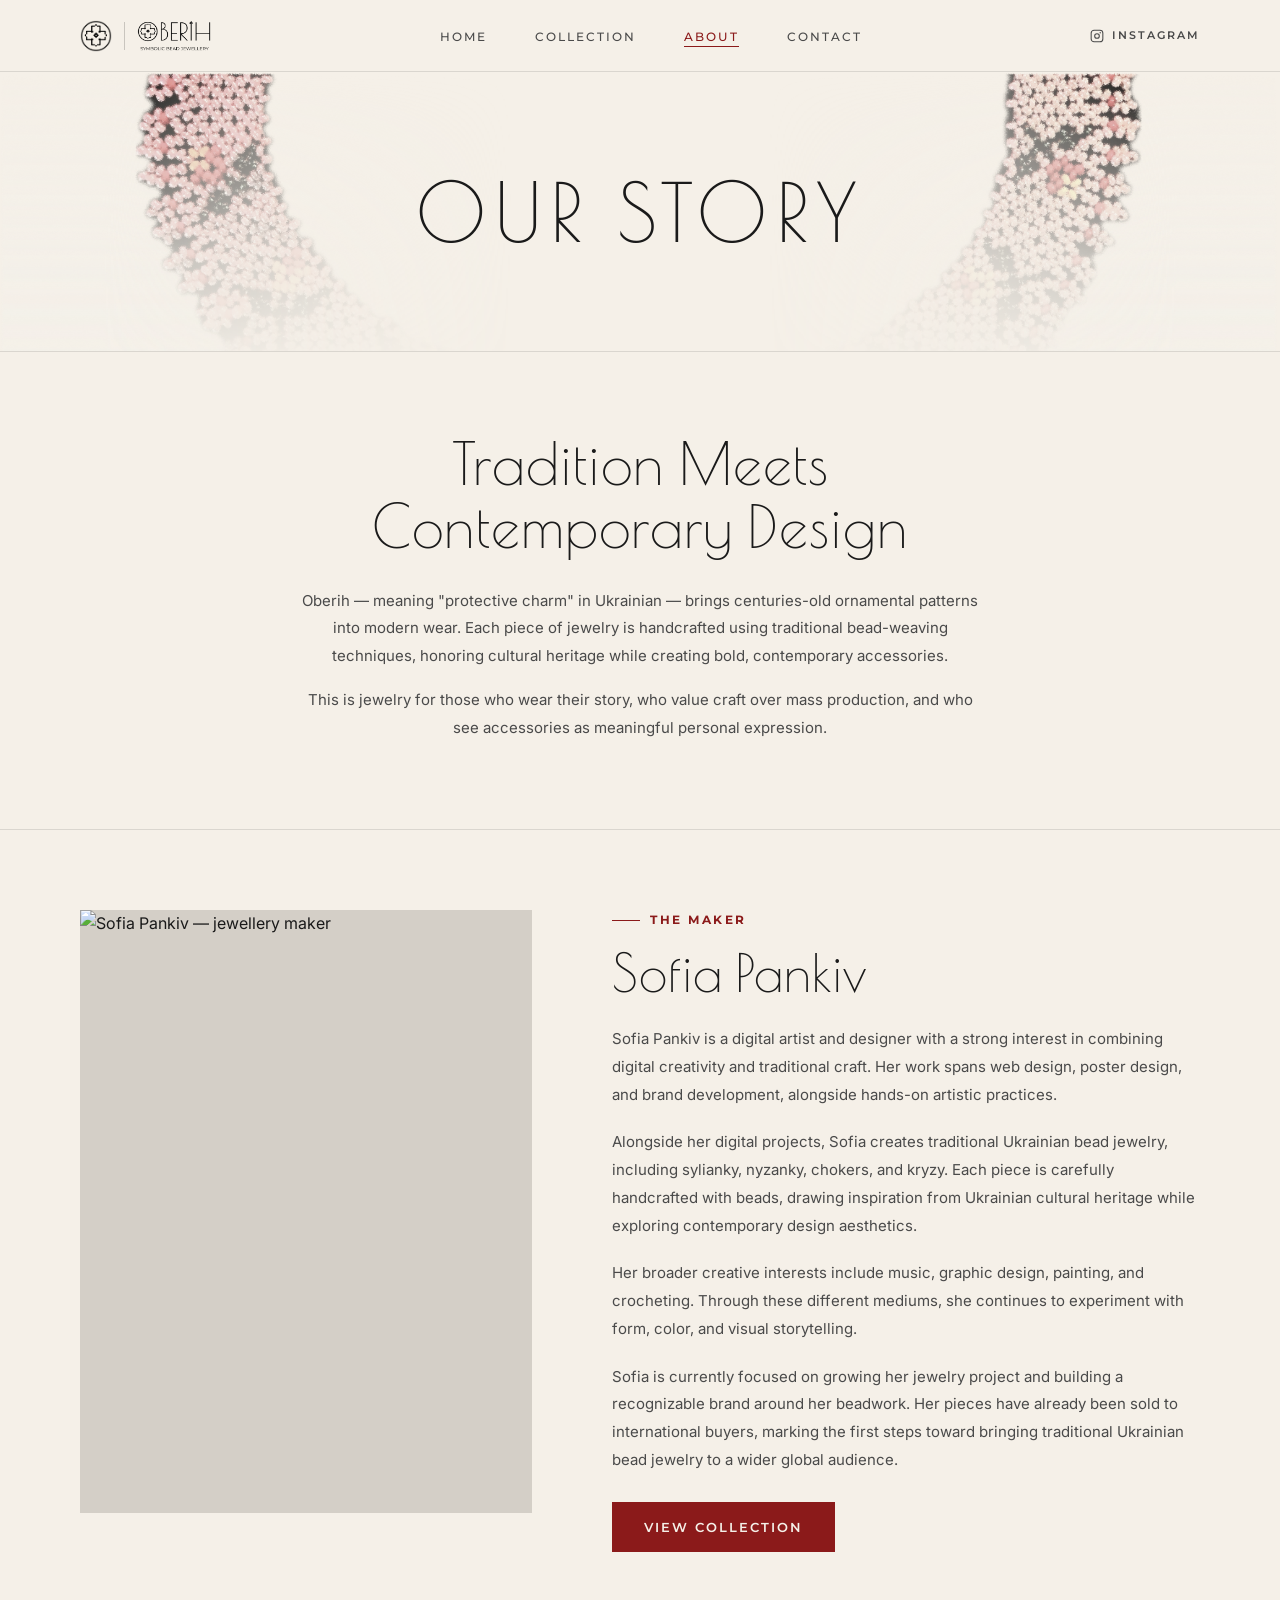
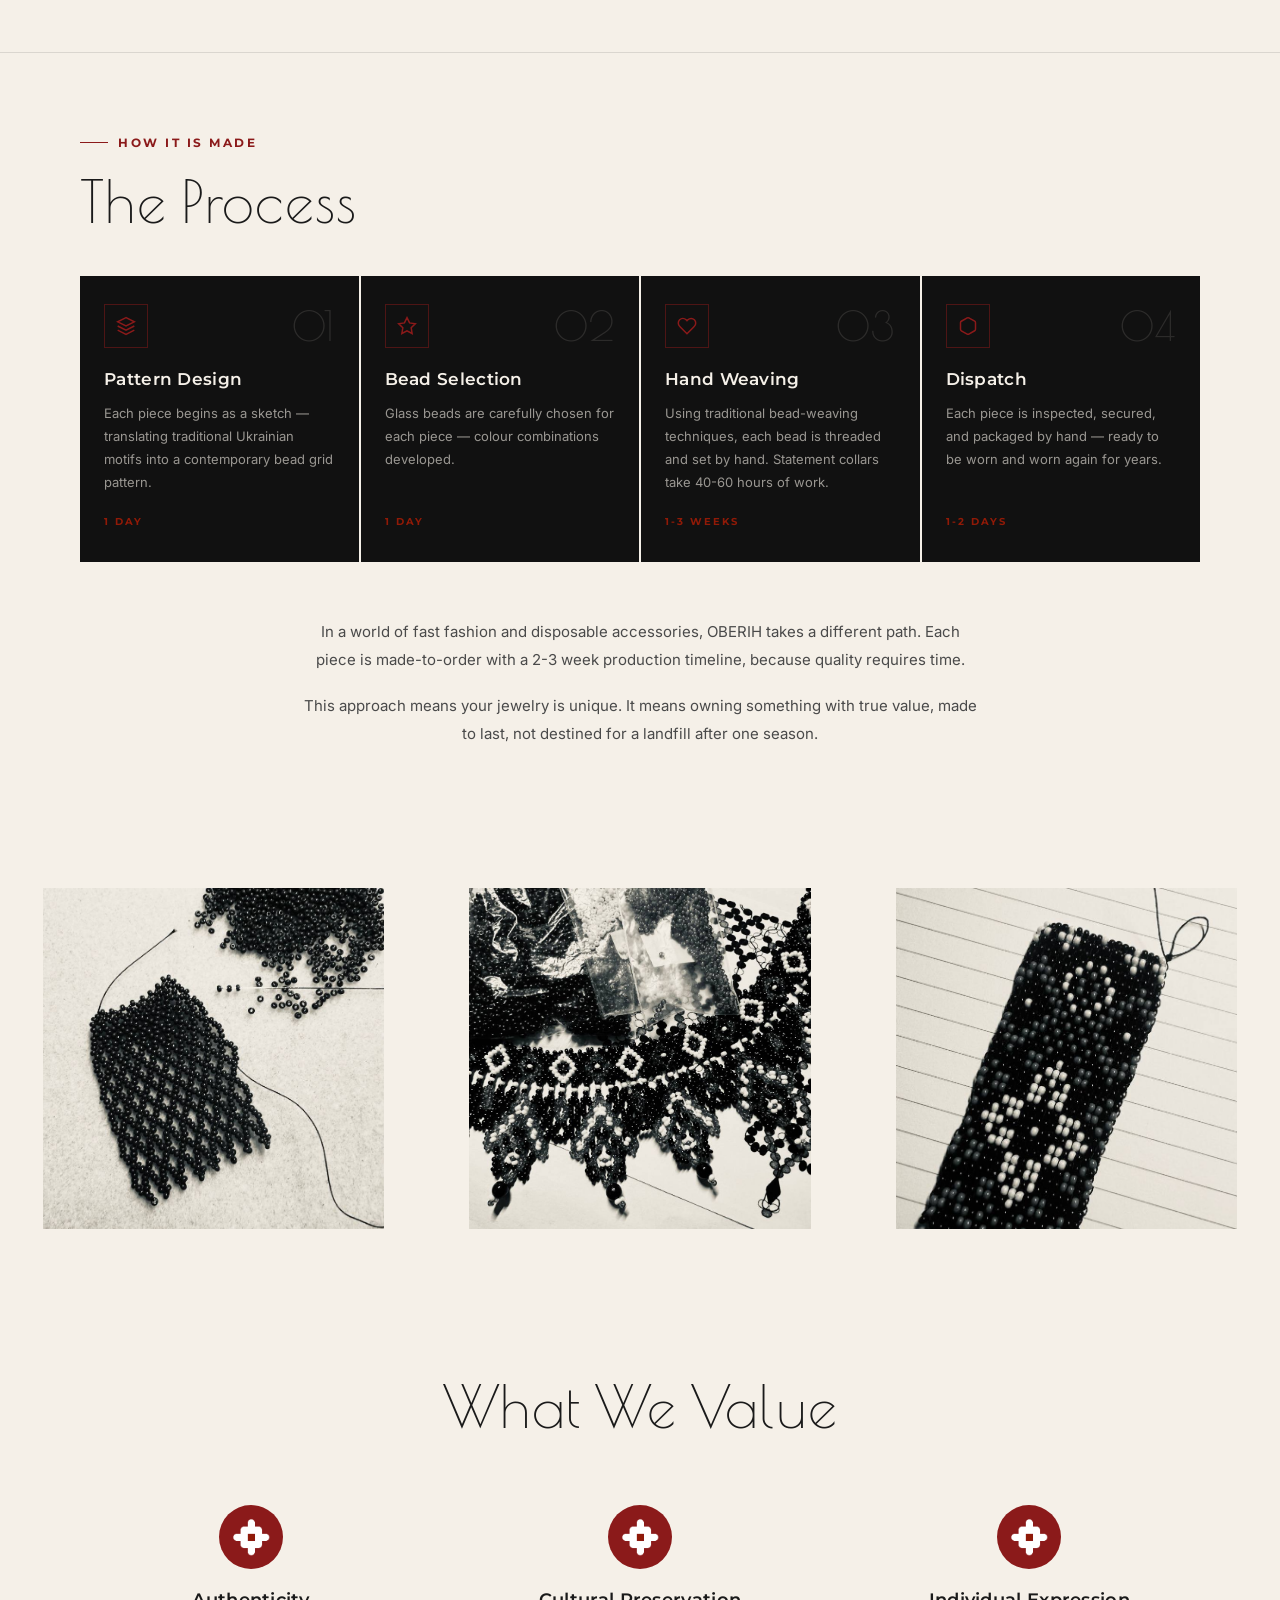
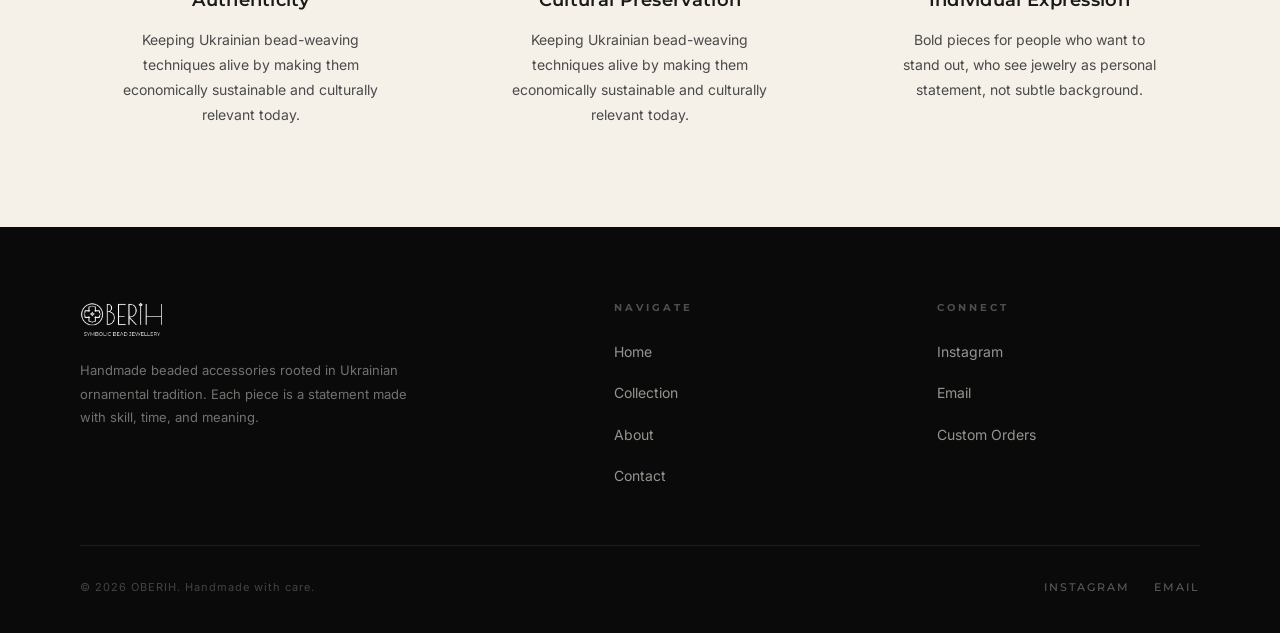
==== commit 3656899c: "product pages & footer fix, about page complete" ====
--- a/about.html
+++ b/about.html
@@ -15,24 +15,14 @@
     <div class="nav-inner">
       <a href="index.html" class="nav-logo">
         <div class="nav-logo-symbol">
-          <svg viewBox="0 0 40 40" fill="none" xmlns="http://www.w3.org/2000/svg">
-            <rect x="15" y="2"  width="10" height="10" stroke="#1a1a1a" stroke-width="1.2"/>
-            <rect x="15" y="28" width="10" height="10" stroke="#1a1a1a" stroke-width="1.2"/>
-            <rect x="2"  y="15" width="10" height="10" stroke="#1a1a1a" stroke-width="1.2"/>
-            <rect x="28" y="15" width="10" height="10" stroke="#1a1a1a" stroke-width="1.2"/>
-            <rect x="15" y="15" width="10" height="10" stroke="#1a1a1a" stroke-width="1.2"/>
-            <circle cx="20" cy="7"  r="2"   fill="#1a1a1a"/>
-            <circle cx="20" cy="33" r="2"   fill="#1a1a1a"/>
-            <circle cx="7"  cy="20" r="2"   fill="#1a1a1a"/>
-            <circle cx="33" cy="20" r="2"   fill="#1a1a1a"/>
-            <circle cx="20" cy="20" r="2.5" fill="#8B1A1A"/>
-          </svg>
+    <img src="images/ui/LOGO SIMPLE BLACK.png"
+                  alt="OBERIH logo symbol"
+                  style="width:32px;height:32px;object-fit:contain;">
         </div>
         <div class="nav-logo-divider"></div>
-        <div class="nav-logo-words">
-          <span class="nav-brand">OBERIH</span>
-          <span class="nav-tagline">symbolic bead jewellery</span>
-        </div>
+<div class="nav-logo-words">
+  <img src="images/ui/LOGO BLACK.png" alt="OBERIH logo text">
+</div>
       </a>
       <ul class="nav-links">
         <li><a href="index.html">Home</a></li>
@@ -311,14 +301,8 @@
         <div class="value-item">
           <!-- Brand symbol as icon -->
           <div class="value-icon">
-            <svg viewBox="0 0 40 40" fill="none" xmlns="http://www.w3.org/2000/svg" width="36" height="36">
-              <rect x="15" y="2"  width="10" height="10" stroke="white" stroke-width="1.2"/>
-              <rect x="15" y="28" width="10" height="10" stroke="white" stroke-width="1.2"/>
-              <rect x="2"  y="15" width="10" height="10" stroke="white" stroke-width="1.2"/>
-              <rect x="28" y="15" width="10" height="10" stroke="white" stroke-width="1.2"/>
-              <rect x="15" y="15" width="10" height="10" stroke="white" stroke-width="1.2"/>
-              <circle cx="20" cy="20" r="3" fill="white"/>
-            </svg>
+                <img src="images/about/about-icon.png" alt="Icon">
+
           </div>
           <h3 class="value-name">Authenticity</h3>
           <p class="value-body">
@@ -329,14 +313,8 @@
 
         <div class="value-item">
           <div class="value-icon">
-            <svg viewBox="0 0 40 40" fill="none" xmlns="http://www.w3.org/2000/svg" width="36" height="36">
-              <rect x="15" y="2"  width="10" height="10" stroke="white" stroke-width="1.2"/>
-              <rect x="15" y="28" width="10" height="10" stroke="white" stroke-width="1.2"/>
-              <rect x="2"  y="15" width="10" height="10" stroke="white" stroke-width="1.2"/>
-              <rect x="28" y="15" width="10" height="10" stroke="white" stroke-width="1.2"/>
-              <rect x="15" y="15" width="10" height="10" stroke="white" stroke-width="1.2"/>
-              <circle cx="20" cy="20" r="3" fill="white"/>
-            </svg>
+                <img src="images/about/about-icon.png" alt="Icon">
+
           </div>
           <h3 class="value-name">Cultural Preservation</h3>
           <p class="value-body">
@@ -347,14 +325,7 @@
 
         <div class="value-item">
           <div class="value-icon">
-            <svg viewBox="0 0 40 40" fill="none" xmlns="http://www.w3.org/2000/svg" width="36" height="36">
-              <rect x="15" y="2"  width="10" height="10" stroke="white" stroke-width="1.2"/>
-              <rect x="15" y="28" width="10" height="10" stroke="white" stroke-width="1.2"/>
-              <rect x="2"  y="15" width="10" height="10" stroke="white" stroke-width="1.2"/>
-              <rect x="28" y="15" width="10" height="10" stroke="white" stroke-width="1.2"/>
-              <rect x="15" y="15" width="10" height="10" stroke="white" stroke-width="1.2"/>
-              <circle cx="20" cy="20" r="3" fill="white"/>
-            </svg>
+                <img src="images/about/about-icon.png" alt="Icon">
           </div>
           <h3 class="value-name">Individual Expression</h3>
           <p class="value-body">
@@ -368,55 +339,51 @@
   </section>
 
 
-  <!-- ===== FOOTER ===== -->
-  <footer>
-    <div class="container">
-      <div class="footer-top">
-        <div>
-          <div class="footer-logo">
-            <svg viewBox="0 0 40 40" fill="none" xmlns="http://www.w3.org/2000/svg">
-              <rect x="15" y="2"  width="10" height="10" stroke="#f5f0e8" stroke-width="1.2"/>
-              <rect x="15" y="28" width="10" height="10" stroke="#f5f0e8" stroke-width="1.2"/>
-              <rect x="2"  y="15" width="10" height="10" stroke="#f5f0e8" stroke-width="1.2"/>
-              <rect x="28" y="15" width="10" height="10" stroke="#f5f0e8" stroke-width="1.2"/>
-              <rect x="15" y="15" width="10" height="10" stroke="#f5f0e8" stroke-width="1.2"/>
-              <circle cx="20" cy="20" r="3" fill="#8B1A1A"/>
-            </svg>
-            OBERIH
-          </div>
-          <p class="footer-tagline">Symbolic bead jewellery</p>
-          <p class="footer-desc">
-            Handmade beaded accessories rooted in Ukrainian ornamental tradition.
-            Each piece is a statement made with skill, time, and meaning.
-          </p>
-        </div>
-        <div>
-          <p class="footer-col-title">Navigate</p>
-          <ul class="footer-links">
-            <li><a href="index.html">Home</a></li>
-            <li><a href="collection.html">Collection</a></li>
-            <li><a href="about.html">About</a></li>
-            <li><a href="contact.html">Contact</a></li>
-          </ul>
-        </div>
-        <div>
-          <p class="footer-col-title">Connect</p>
-          <ul class="footer-links">
-            <li><a href="https://instagram.com/oberih.jewellery" target="_blank">Instagram</a></li>
-            <li><a href="contact.html">Email</a></li>
-            <li><a href="contact.html">Custom Orders</a></li>
-          </ul>
-        </div>
-      </div>
-      <div class="footer-bottom">
-        <p class="footer-copy">© 2026 OBERIH. Handmade with care.</p>
-        <div class="footer-social">
-          <a href="https://instagram.com/oberih.jewellery" target="_blank">Instagram</a>
-          <a href="contact.html">Email</a>
-        </div>
-      </div>
-    </div>
-  </footer>
+<!-- ===== FOOTER ===== -->
+<footer>
+  <div class="container">
+    <div class="footer-top">
+      <div>
+        <div class="footer-logo">
+
+          <!-- ============================================================
+               🖼️ 
+               ============================================================ -->
+  <img src="images/ui/LOGO WHITE.png" alt="OBERIH logo text">
+
+        </div>
+        <p class="footer-desc">
+          Handmade beaded accessories rooted in Ukrainian ornamental tradition.
+          Each piece is a statement made with skill, time, and meaning.
+        </p>
+      </div>
+      <div>
+        <p class="footer-col-title">Navigate</p>
+        <ul class="footer-links">
+          <li><a href="index.html">Home</a></li>
+          <li><a href="collection.html">Collection</a></li>
+          <li><a href="about.html">About</a></li>
+          <li><a href="contact.html">Contact</a></li>
+        </ul>
+      </div>
+      <div>
+        <p class="footer-col-title">Connect</p>
+        <ul class="footer-links">
+          <li><a href="https://instagram.com/oberih.jewellery" target="_blank">Instagram</a></li>
+          <li><a href="mailto:oberihjewellery@gmail.com">Email</a></li>
+          <li><a href="contact.html">Custom Orders</a></li>
+        </ul>
+      </div>
+    </div>
+    <div class="footer-bottom">
+      <p class="footer-copy">© 2026 OBERIH. Handmade with care.</p>
+      <div class="footer-social">
+        <a href="https://instagram.com/oberih.jewellery" target="_blank">Instagram</a>
+        <a href="mailto:oberihjewellery@gmail.com">Email</a>
+      </div>
+    </div>
+  </div>
+</footer>
 
   <script src="js/main.js"></script>
 
--- a/css/style.css
+++ b/css/style.css
@@ -1,7 +1,33 @@
-
-    /* =====================================================
-       CSS VARIABLES — paste these into your style.css
-       ===================================================== */
+/* ===== INTRO VIDEO OVERLAY ===== */
+#introOverlay {
+  position: fixed;
+  top: 0;
+  left: 0;
+  width: 100%;
+  height: 100%;
+  background: #FAF8F4;
+  display: flex;
+  align-items: center;
+  justify-content: center;
+  z-index: 9999;
+  opacity: 1;
+  transition: opacity 1s ease;
+}
+
+#introOverlay.fade-out {
+  opacity: 0;
+  pointer-events: none;
+}
+
+/* Video stays its real size */
+#introVideo {
+  max-width: 90%;
+  max-height: 90%;
+  object-fit: contain;
+}
+
+
+
     :root {
       /* Fonts */
       --font-logo:    'Poiret One', cursive;
@@ -231,8 +257,8 @@
     }
  
     .nav-logo-symbol svg {
-      width: 32px;
-      height: 32px;
+      width: 36px;
+      height: 36px;
     }
  
     .nav-logo-divider {
@@ -241,8 +267,17 @@
       background: rgba(26,26,26,0.2);
     }
  
-    .nav-logo-words { display: flex; flex-direction: column; gap: 1px; }
- 
+.nav-logo-words {
+  display: flex;
+  align-items: center; /* centers image vertically */
+}
+
+.nav-logo-words img {
+  height: 36px;
+  width: auto;
+  object-fit: contain;
+}
+
     .nav-brand {
       font-family: var(--font-logo);
       font-size: 22px;
@@ -848,26 +883,19 @@
     }
  
     .footer-logo {
-      font-family: var(--font-logo);
-      font-size: 26px;
-      letter-spacing: 3px;
-      color: var(--cream);
-      margin-bottom: 6px;
-      display: flex;
-      align-items: center;
-      gap: 12px;
-    }
- 
-    .footer-logo svg { width: 26px; height: 26px; }
- 
-    .footer-tagline {
-      font-family: var(--font-heading);
-      font-size: 9px;
-      letter-spacing: 2.5px;
-      text-transform: uppercase;
-      color: rgba(245,240,232,0.3);
-      margin-bottom: 20px;
-    }
+  display: flex;
+  align-items: center; /* centers image vertically */
+        margin-bottom: 20px;
+
+}
+
+.footer-logo img {
+  height: 40px;
+  width: auto;
+  object-fit: contain;
+}
+  
+
  
     .footer-desc {
       font-size: 13px;
@@ -989,7 +1017,10 @@
         --section-pad-h: 24px;
         --section-pad-v: 60px;
       }
- 
+ .nav-logo-words img {
+    height: 28px;
+  }
+
       .nav-links,
       .nav-instagram { display: none; }
       .nav-hamburger { display: flex; }
--- a/css/pages/about.css
+++ b/css/pages/about.css
@@ -4,7 +4,7 @@
 .about-hero {
   margin-top: var(--nav-height);
   position: relative;
-  height: 260px;
+  height: 280px;
   background: var(--cream);
   display: flex;
   align-items: center;
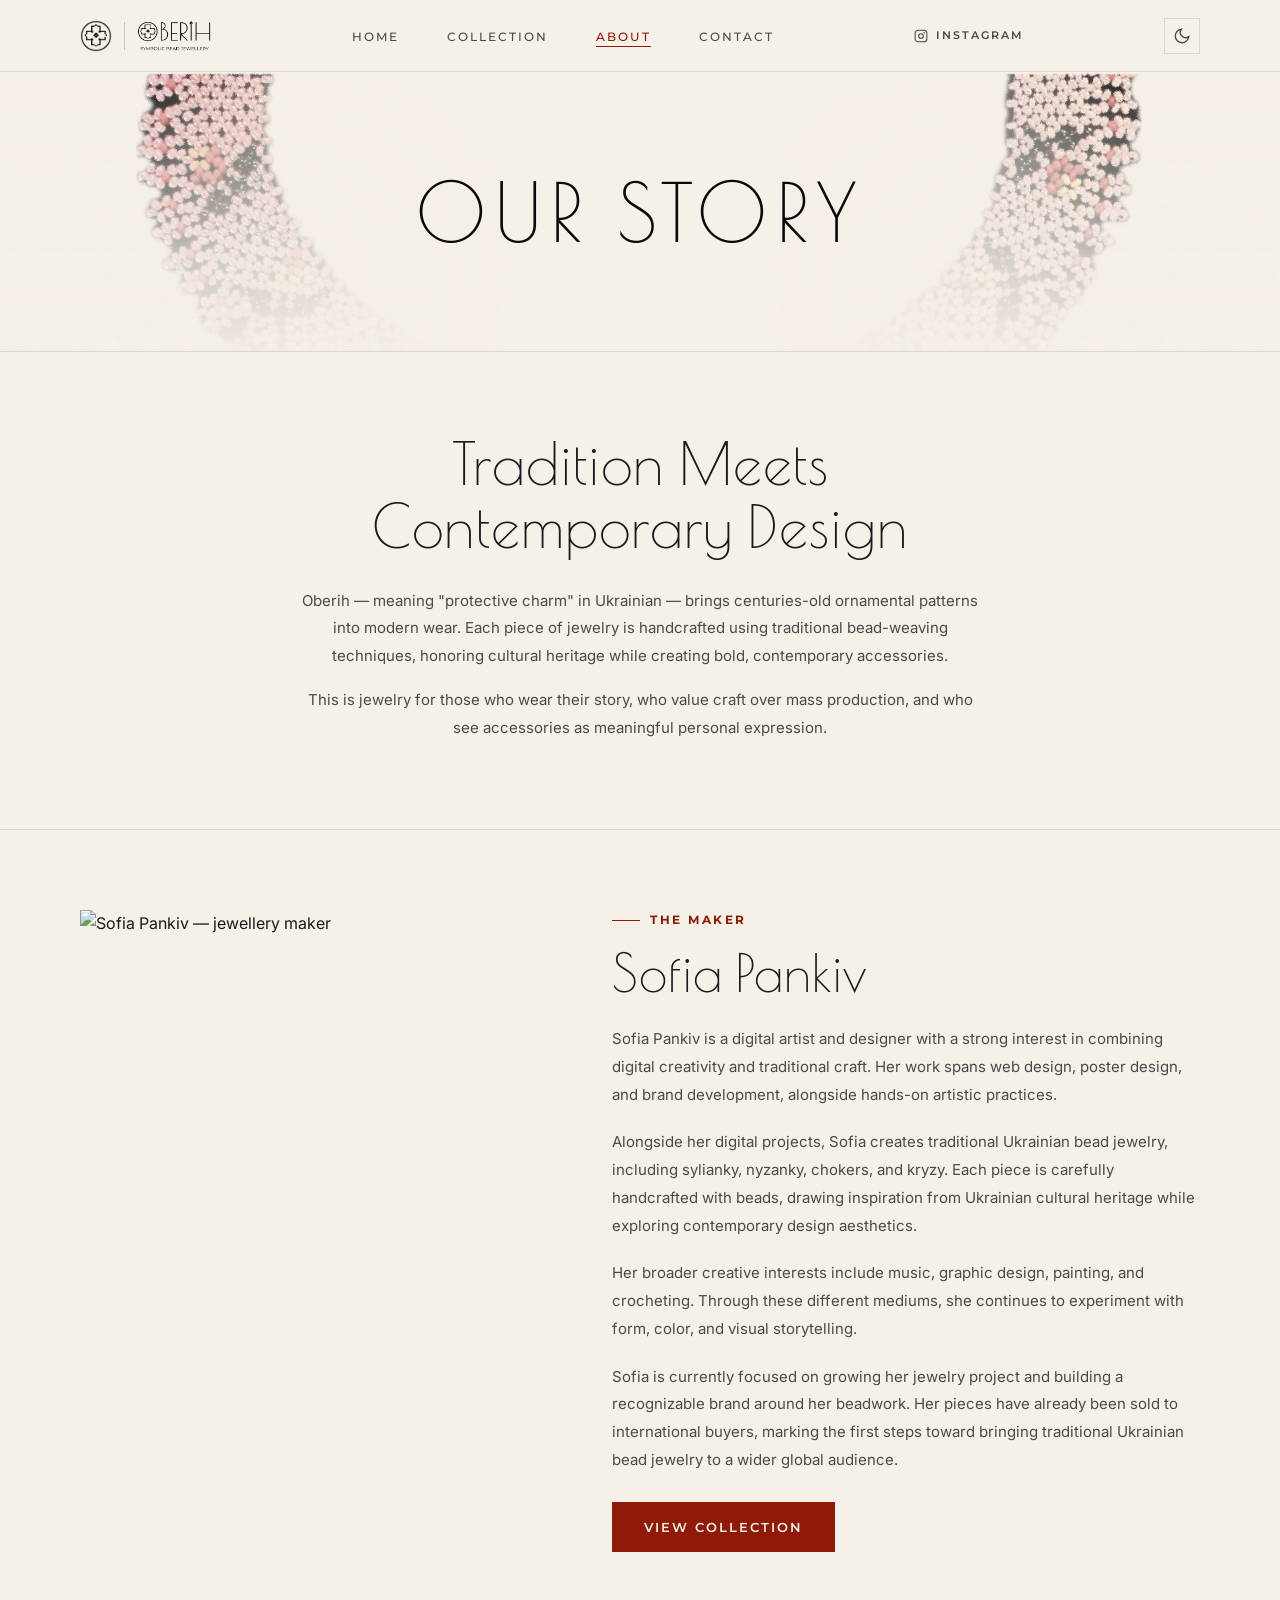
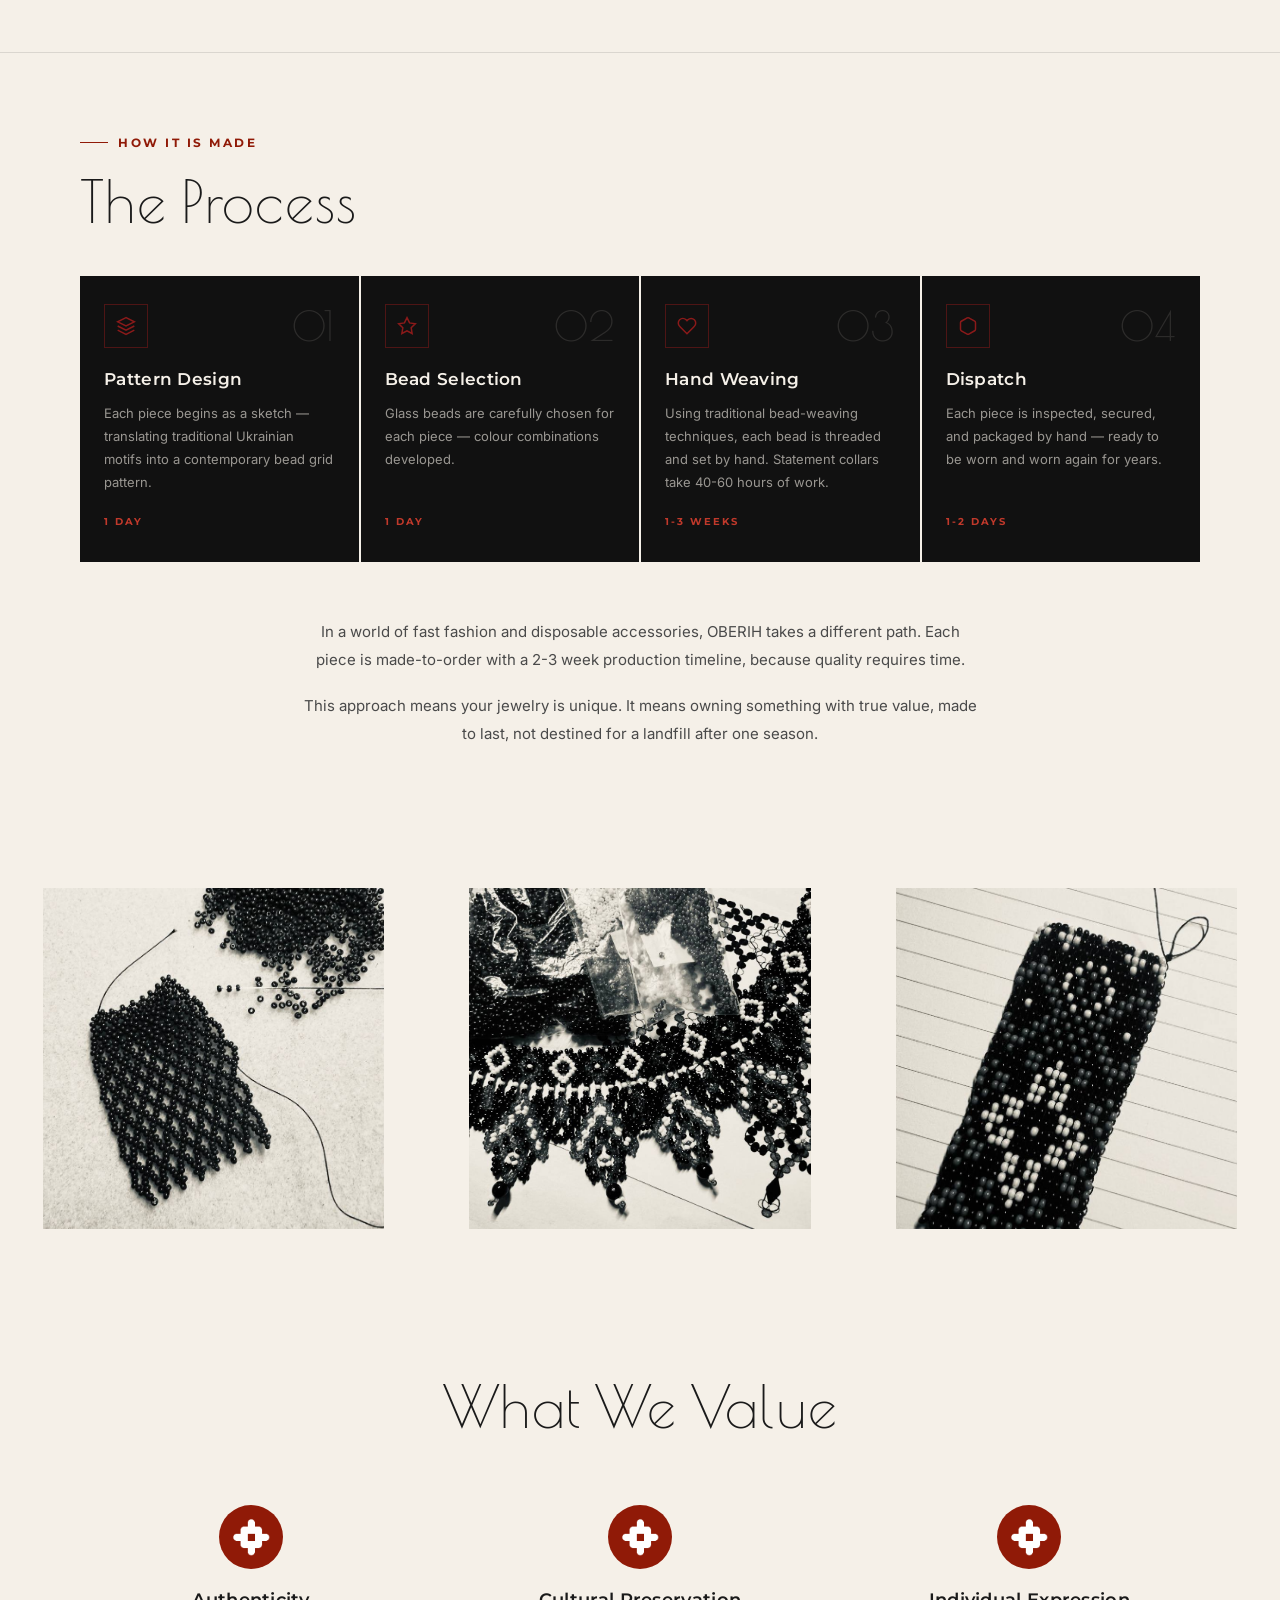
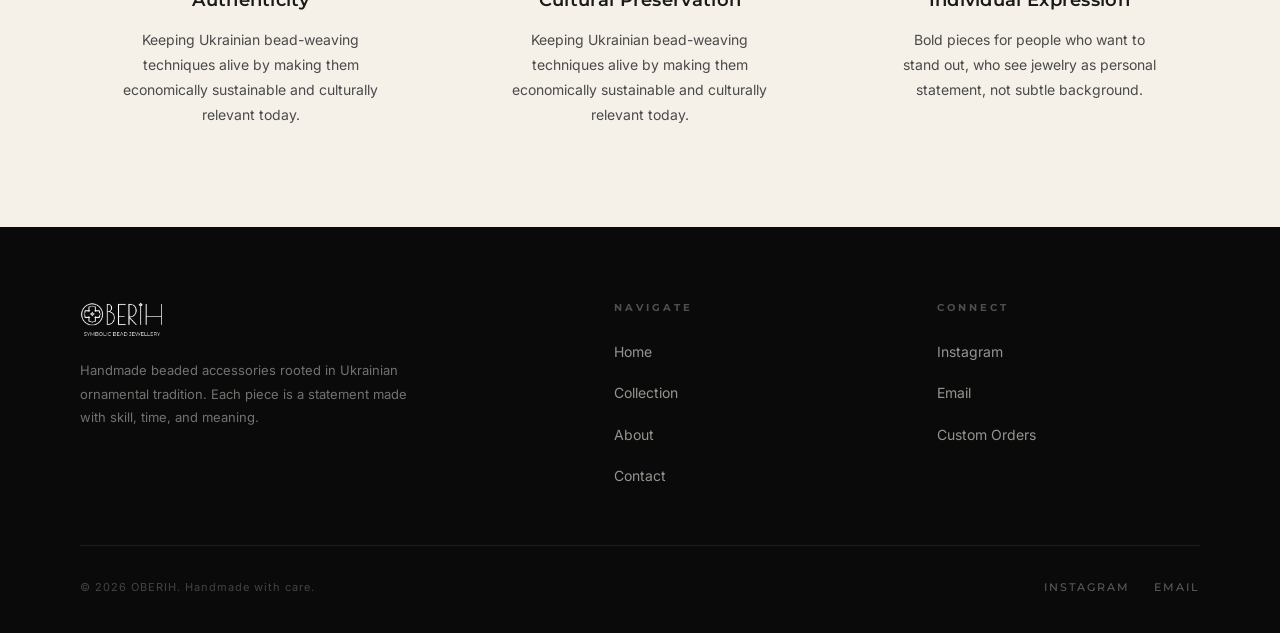
==== commit bb2a053d: "dark theme implemented" ====
--- a/about.html
+++ b/about.html
@@ -3,6 +3,14 @@
 <head>
   <meta charset="UTF-8">
   <meta name="viewport" content="width=device-width, initial-scale=1.0">
+
+    <script>
+    (function() {
+      var theme = localStorage.getItem('oberih-theme');
+      if (theme) document.documentElement.setAttribute('data-theme', theme);
+    })();
+  </script>
+
   <title>Our Story — OBERIH</title>
   <link href="https://fonts.googleapis.com/css2?family=Poiret+One&family=Philosopher:ital@0;1&family=Montserrat:wght@400;500;600;700&family=Inter:wght@300;400;500&display=swap" rel="stylesheet">
   <link rel="stylesheet" href="css/style.css">
@@ -38,6 +46,27 @@
         </svg>
         Instagram
       </a>
+
+       <!-- Theme toggle button before the hamburger button -->
+<button class="theme-toggle" id="themeToggle" aria-label="Toggle dark mode">
+  <!-- Sun icon (shown in dark mode — click to go light) -->
+  <svg class="theme-icon theme-icon--sun" width="18" height="18" viewBox="0 0 24 24" fill="none" stroke="currentColor" stroke-width="1.8">
+    <circle cx="12" cy="12" r="5"/>
+    <line x1="12" y1="1" x2="12" y2="3"/>
+    <line x1="12" y1="21" x2="12" y2="23"/>
+    <line x1="4.22" y1="4.22" x2="5.64" y2="5.64"/>
+    <line x1="18.36" y1="18.36" x2="19.78" y2="19.78"/>
+    <line x1="1" y1="12" x2="3" y2="12"/>
+    <line x1="21" y1="12" x2="23" y2="12"/>
+    <line x1="4.22" y1="19.78" x2="5.64" y2="18.36"/>
+    <line x1="18.36" y1="5.64" x2="19.78" y2="4.22"/>
+  </svg>
+  <!-- Moon icon (shown in light mode — click to go dark) -->
+  <svg class="theme-icon theme-icon--moon" width="18" height="18" viewBox="0 0 24 24" fill="none" stroke="currentColor" stroke-width="1.8">
+    <path d="M21 12.79A9 9 0 1 1 11.21 3 7 7 0 0 0 21 12.79z"/>
+  </svg>
+</button>
+
       <button class="nav-hamburger" id="hamburgerBtn" aria-label="Open menu">
         <span></span><span></span><span></span>
       </button>
--- a/css/style.css
+++ b/css/style.css
@@ -27,41 +27,68 @@
 }
 
 
-
-    :root {
-      /* Fonts */
-      --font-logo:    'Poiret One', cursive;
-      --font-heading: 'Montserrat', sans-serif;
-      --font-body:    'Inter', sans-serif;
-      --font-accent:  'Philosopher', serif;
- 
-      /* Font sizes */
-      --size-h1:    72px;
-      --size-h2:    40px;
-      --size-h3:    24px;
-      --size-h4:    14px;
-      --size-body:  16px;
-      --size-small: 14px;
-      --size-label: 12px;
- 
-      /* Brand colours — from your moodboard */
-      --cream:        #F5F0E8;
-      --cream-dark:   #EDE8DF;
-      --black:        #0a0a0a;
-      --charcoal:     #111111;
-      --red:          #8B1A1A;
-      --red-bright:   #901A07;
-      --text-dark:    #1a1a1a;
-      --text-mid:     #4a4a4a;
-      --text-muted:   #888888;
-      --border:       rgba(26,26,26,0.12);
- 
-      /* Layout */
-      --nav-height:       72px;
-      --section-pad-v:    100px;
-      --section-pad-h:    80px;
-      --container-max:    1280px;
-    }
+/* ── LIGHT THEME (default) ── */
+:root {
+  /* Fonts */
+  --font-logo:    'Poiret One', cursive;
+  --font-heading: 'Montserrat', sans-serif;
+  --font-body:    'Inter', sans-serif;
+  --font-accent:  'Philosopher', serif;
+
+  /* Font sizes */
+  --size-h1:    72px;
+  --size-h2:    40px;
+  --size-h3:    24px;
+  --size-h4:    14px;
+  --size-body:  16px;
+  --size-small: 14px;
+  --size-label: 12px;
+
+  /* Brand colours */
+  --cream:        #F5F0E8;
+  --cream-dark:   #EDE8DF;
+  --black:        #0a0a0a;
+  --charcoal:     #111111;
+  --red:          #901A07;
+  --red-bright:   #C0392B;
+  --text-dark:    #1a1a1a;
+  --text-mid:     #4a4a4a;
+  --text-muted:   #888888;
+  --border:       rgba(26,26,26,0.12);
+
+  /* UI surfaces */
+  --bg-page:      #F5F0E8;
+  --bg-section:   #EDE8DF;
+  --bg-nav:       #F5F0E8;
+  --nav-border:   rgba(26,26,26,0.1);
+
+  /* Layout */
+  --nav-height:       72px;
+  --section-pad-v:    100px;
+  --section-pad-h:    80px;
+  --container-max:    1280px;
+}
+
+/* ── DARK THEME ── */
+[data-theme="dark"] {
+  --cream:        #f0ece3;
+  --cream-dark:   #2a2a2a;
+  --black:        #0a0a0a;
+  --charcoal:     #1a1a1a;
+  --red:          #8B1A1A;
+  --red-bright:   #C0392B;
+  --text-dark:    #f0ece3;
+  --text-mid:     rgba(240,236,227,0.7);
+  --text-muted:   rgba(240,236,227,0.4);
+  --border:       rgba(240,236,227,0.1);
+
+  --bg-page:      #0a0a0a;
+  --bg-section:   #111111;
+  --bg-nav:       #0a0a0a;
+  --nav-border:   rgba(240,236,227,0.08);
+}
+
+
  
     /* =====================================================
        RESET & BASE
@@ -70,8 +97,8 @@
     html { scroll-behavior: smooth; }
  
     body {
-      background: var(--cream);
-      color: var(--text-dark);
+   background: var(--bg-page);   /* was: var(--cream) */
+  color: var(--text-dark);
       font-family: var(--font-body);
       font-size: var(--size-body);
       font-weight: 400;
@@ -228,13 +255,47 @@
        NAVIGATION
        Matches wireframe: logo left | links centre | instagram right
        ===================================================== */
+/* ── THEME TOGGLE BUTTON ───────────────────────────── */
+
+.theme-toggle {
+  background: none;
+  border: 1px solid var(--border);
+  cursor: pointer;
+  width: 36px;
+  height: 36px;
+  display: flex;
+  align-items: center;
+  justify-content: center;
+  color: var(--text-mid);
+  transition: color 0.2s, border-color 0.2s;
+  flex-shrink: 0;
+}
+
+.theme-toggle:hover {
+  color: var(--text-dark);
+  border-color: var(--text-dark);
+}
+
+/* Show/hide correct icon based on current theme */
+
+/* Light mode: show moon (to switch to dark) */
+.theme-icon--sun  { display: none; }
+.theme-icon--moon { display: block; }
+
+/* Dark mode: show sun (to switch to light) */
+[data-theme="dark"] .theme-icon--sun  { display: block; }
+[data-theme="dark"] .theme-icon--moon { display: none; }
+
+
+
+
     .main-nav {
       position: fixed;
       top: 0; left: 0; right: 0;
       z-index: 200;
       height: var(--nav-height);
-      background: var(--cream);
-      border-bottom: 1px solid var(--border);
+  background: var(--bg-nav);
+  border-bottom: 1px solid var(--nav-border);
       display: flex;
       align-items: center;
     }
@@ -443,7 +504,7 @@
        ===================================================== */
     .intro {
       padding: var(--section-pad-v) 0;
-      background: var(--cream);
+  background: var(--bg-page);
     }
  
     .intro-inner {
@@ -527,7 +588,7 @@
        ===================================================== */
     .featured {
       padding: var(--section-pad-v) 0;
-      background: var(--cream-dark);
+       background: var(--bg-section);
     }
  
     .featured-header {
@@ -560,7 +621,7 @@
     }
  
     .product-card {
-      background: var(--cream);
+  background: var(--bg-page);
       position: relative;
       overflow: hidden;
       cursor: pointer;
@@ -575,15 +636,7 @@
       position: relative;
     }
  
-    .card-img-placeholder {
-      width: 100%;
-      height: 100%;
-      background: radial-gradient(ellipse at 50% 50%, rgba(139,26,26,0.2) 0%, #111 70%);
-      display: flex;
-      align-items: center;
-      justify-content: center;
-      transition: transform 0.6s ease;
-    }
+
  
     .product-card:hover .card-img-placeholder {
       transform: scale(1.04);
@@ -599,6 +652,7 @@
       justify-content: center;
       opacity: 0;
       transition: opacity 0.3s ease;
+        pointer-events: none;
     }
  
     .product-card:hover .card-hover { opacity: 1; }
@@ -609,7 +663,7 @@
       font-weight: 600;
       letter-spacing: 3px;
       text-transform: uppercase;
-      color: var(--cream);
+  background: var(--bg-page);
       border: 1px solid rgba(245,240,232,0.6);
       padding: 10px 22px;
     }
@@ -652,20 +706,26 @@
     }
  
     /* big watermark text behind */
-    .craft::before {
-      content: 'OBERIH';
-      position: absolute;
-      right: -40px;
-      top: 50%;
-      transform: translateY(-50%);
-      font-family: var(--font-logo);
-      font-size: 220px;
-      letter-spacing: -4px;
-      color: rgba(255,255,255,0.04);
-      pointer-events: none;
-      white-space: nowrap;
-      line-height: 1;
-    }
+
+.craft::before {
+  content: "";
+  position: absolute;
+
+  top: 50%;
+  right: -40px;
+  transform: translateY(-50%);
+
+  width: 600px;   /* control size */
+  height: 600px;
+
+  background: url("../images/ui/LOGO SIMPLE BLACK.png") no-repeat center;
+  background-size: contain;
+
+  opacity: 0.09; /* transparency ( 0.05–0.2) */
+
+  pointer-events: none;
+  z-index: 0;
+}
  
     .craft-inner {
       display: grid;
@@ -738,42 +798,31 @@
        Wireframe: centred large product photo on cream bg
        ===================================================== */
     .feature-img-section {
-      background: var(--cream);
+      background: var(--bg-page);
       padding: 0;
       overflow: hidden;
       position: relative;
-      min-height: 420px;
-      display: flex;
+  width: 100%;
+  height: auto;   /* KEY FIX */
+  display: flex;      
       align-items: center;
       justify-content: center;
-    }
- 
-   
-    .feature-img-placeholder {
-      width: 100%;
-      min-height: 420px;
-      background: var(--cream);
-      display: flex;
-      align-items: center;
-      justify-content: center;
-      position: relative;
-    }
- 
-    .feature-img-inner {
-      width: 700px;
-      max-width: 90%;
-      aspect-ratio: 16/9;
-      background: radial-gradient(ellipse at 50% 70%, rgba(139,26,26,0.15) 0%, transparent 70%), var(--cream-dark);
-      display: flex;
-      align-items: center;
-      justify-content: center;
-    }
+        padding-bottom: 0;
+  margin-bottom: 0;
+    margin-top: 5%;
+
+    }
+
+
+ 
+ 
  
     /* =====================================================
        CTA BANNER
        Wireframe: dark bg | text left | button right
        ===================================================== */
     .cta-banner {
+        margin-top: 0;
       background: var(--black);
       padding: 72px 0;
     }
@@ -1034,3 +1083,154 @@
       .hero-symbol svg { width: 120px; height: 120px; }
       .craft::before { display: none; }
     }
+
+
+
+
+
+    
+
+    /* =====================================================
+   DARK THEME OVERRIDES
+   components that need more than just
+   variable swaps. images, nav logo, form inputs etc.
+   ===================================================== */
+
+/* Nav logo swap black PNG for white PNG */
+[data-theme="dark"] .nav-logo-symbol img {
+  content: url('../images/ui/LOGO SIMPLE WHITE.png');
+}
+
+[data-theme="dark"] .nav-logo-words img {
+  content: url('../images/ui/LOGO WHITE.png');
+}
+
+/* Nav links colour */
+[data-theme="dark"] .nav-links a {
+  color: rgba(240,236,227,0.7);
+}
+[data-theme="dark"] .nav-links a:hover,
+[data-theme="dark"] .nav-links a.active {
+  color: var(--cream);
+}
+
+[data-theme="dark"] .nav-instagram {
+  color: rgba(240,236,227,0.6);
+}
+
+/* Hamburger bars */
+[data-theme="dark"] .nav-hamburger span {
+  background: var(--cream);
+}
+
+/* Mobile nav drawer */
+[data-theme="dark"] .mobile-nav {
+  background: #0a0a0a;
+}
+[data-theme="dark"] .mobile-nav a {
+  color: var(--cream);
+  border-bottom-color: rgba(240,236,227,0.08);
+}
+
+/* Product cards border */
+[data-theme="dark"] .product-card {
+  border-color: rgba(240,236,227,0.06);
+}
+
+/* Form inputs on contact page */
+[data-theme="dark"] .form-input {
+  background: #1a1a1a;
+  color: var(--cream);
+  border: 1px solid rgba(240,236,227,0.15);
+}
+[data-theme="dark"] .form-input::placeholder {
+  color: rgba(240,236,227,0.3);
+}
+[data-theme="dark"] .form-input:focus {
+  border-color: var(--red-bright);
+}
+
+/* Contact form card — was black, stays dark but gets slight lift */
+[data-theme="dark"] .contact-form-card {
+  background: #111;
+  border: 1px solid rgba(240,236,227,0.06);
+}
+
+/* Info strip */
+[data-theme="dark"] .contact-info-strip {
+  background: #111;
+  border-color: rgba(240,236,227,0.08);
+}
+
+/* Footer no change needed */
+
+/* Collection hero  dark */
+
+/* Process cards stays */
+
+/* Order note input on product pages */
+[data-theme="dark"] .order-note {
+  background: #1a1a1a;
+  color: var(--cream);
+  border-color: rgba(240,236,227,0.15);
+}
+[data-theme="dark"] .order-note::placeholder {
+  color: rgba(240,236,227,0.3);
+}
+
+/* Filter buttons on collection page */
+[data-theme="dark"] .filter-btn {
+  border-color: rgba(240,236,227,0.4);
+  color: var(--cream);
+}
+[data-theme="dark"] .filter-btn--active {
+  background: var(--cream);
+  color: #0a0a0a;
+  border-color: var(--cream);
+}
+
+/* About maker photo placeholder */
+[data-theme="dark"] .maker-img-placeholder {
+  background: #2a2a2a;
+}
+
+/* Stat cards in craft section no change */
+
+/* Btn outline update border for dark bg */
+[data-theme="dark"] .btn-outline {
+  border-color: rgba(240,236,227,0.5);
+  color: var(--cream);
+}
+[data-theme="dark"] .btn-outline:hover {
+  background: var(--cream);
+  color: #0a0a0a;
+}
+
+/* Ghost btn */
+[data-theme="dark"] .btn-ghost {
+  color: rgba(240,236,227,0.7);
+}
+[data-theme="dark"] .btn-ghost:hover {
+  color: var(--cream);
+}
+
+
+/* variables, not hardcoded colours */
+.intro          { background: var(--bg-page); }
+.featured       { background: var(--bg-section); }
+.instagram      { background: var(--bg-page); }
+.contact-main   { background: var(--bg-page); }
+.contact-cards  { background: var(--bg-page); }
+.about-intro    { background: var(--bg-page); }
+.maker          { background: var(--bg-page); }
+.process        { background: var(--bg-page); }
+.values         { background: var(--bg-page); }
+.related        { background: var(--bg-page); }
+.collection-main { background: var(--bg-page); }
+
+/* card-hover text was hardcoded — fix it */
+.card-hover-text {
+  color: var(--cream);         
+  border-color: rgba(245,240,232,0.6);
+  background: transparent;    
+}
--- a/css/pages/about.css
+++ b/css/pages/about.css
@@ -19,7 +19,7 @@
   font-weight: 400;
   letter-spacing: 8px;
   text-transform: uppercase;
-  color: var(--text-dark);
+  color: var(--black);
   position: relative;
   z-index: 2;
 }
@@ -62,7 +62,7 @@
 
 .about-intro {
   padding: 80px var(--section-pad-h) 72px;
-  background: var(--cream);
+  background: var(--bg-page);
   text-align: center;
 }
 
@@ -94,7 +94,7 @@
 
 .maker {
   padding: 80px 0 100px;
-  background: var(--cream);
+  background: var(--bg-page);
   border-top: 1px solid var(--border);
 }
 
@@ -111,17 +111,8 @@
   overflow: hidden;
 }
 
-/*
-  REPLACE .maker-img-placeholder with your <img> tag:
-  <img src="images/about/sofia-portrait.jpg"
-       alt="Sofia Pankiv"
-       class="maker-img">
-*/
-.maker-img-placeholder {
-  width: 100%;
-  aspect-ratio: 3 / 4;
-  background: #d4cfc7;   /* warm grey — matches the warm photo bg in wireframe */
-}
+
+
 
 .maker-img {
   width: 100%;
@@ -153,7 +144,7 @@
 
 .process {
   padding: 80px 0 0;
-  background: var(--cream);
+  background: var(--bg-page);
   border-top: 1px solid var(--border);
 }
 
@@ -289,7 +280,7 @@
 
 .values {
   padding: 100px 0;
-  background: var(--cream);
+  background: var(--bg-page);
 }
 
 .values-title {
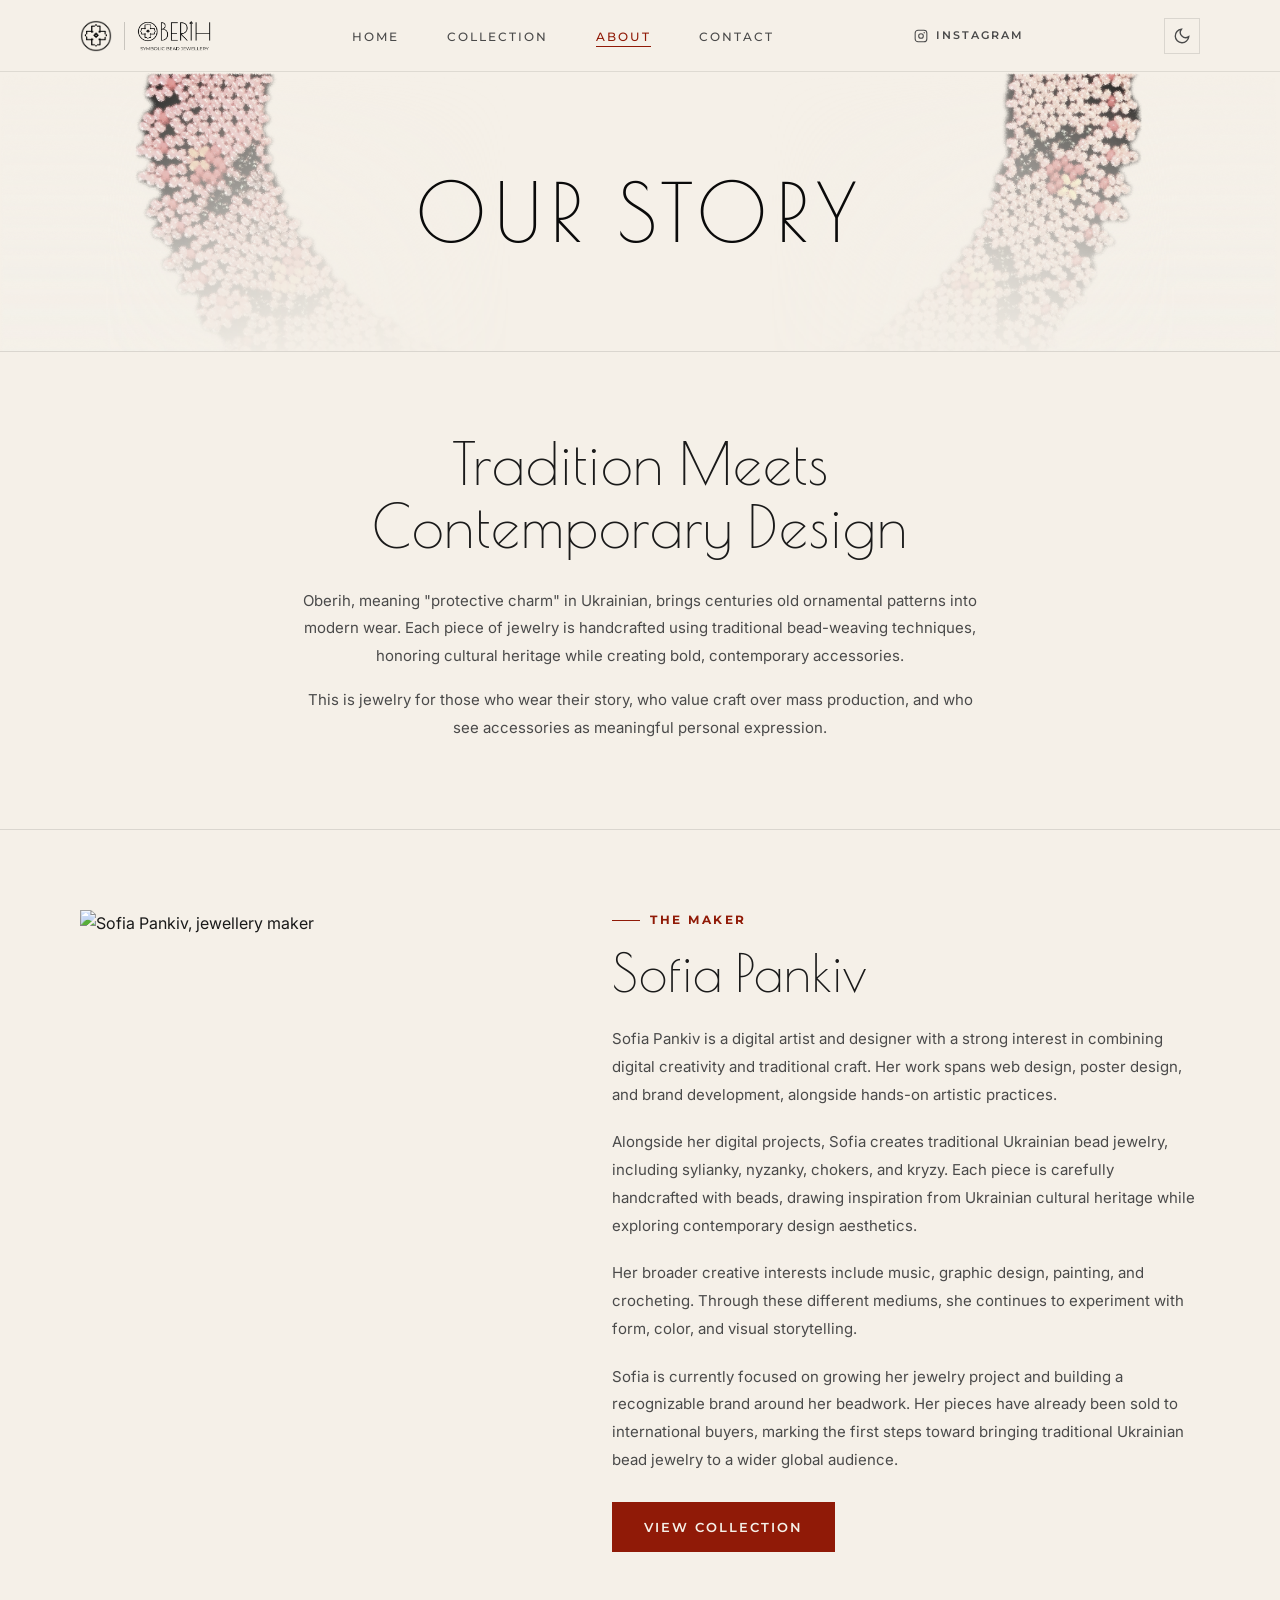
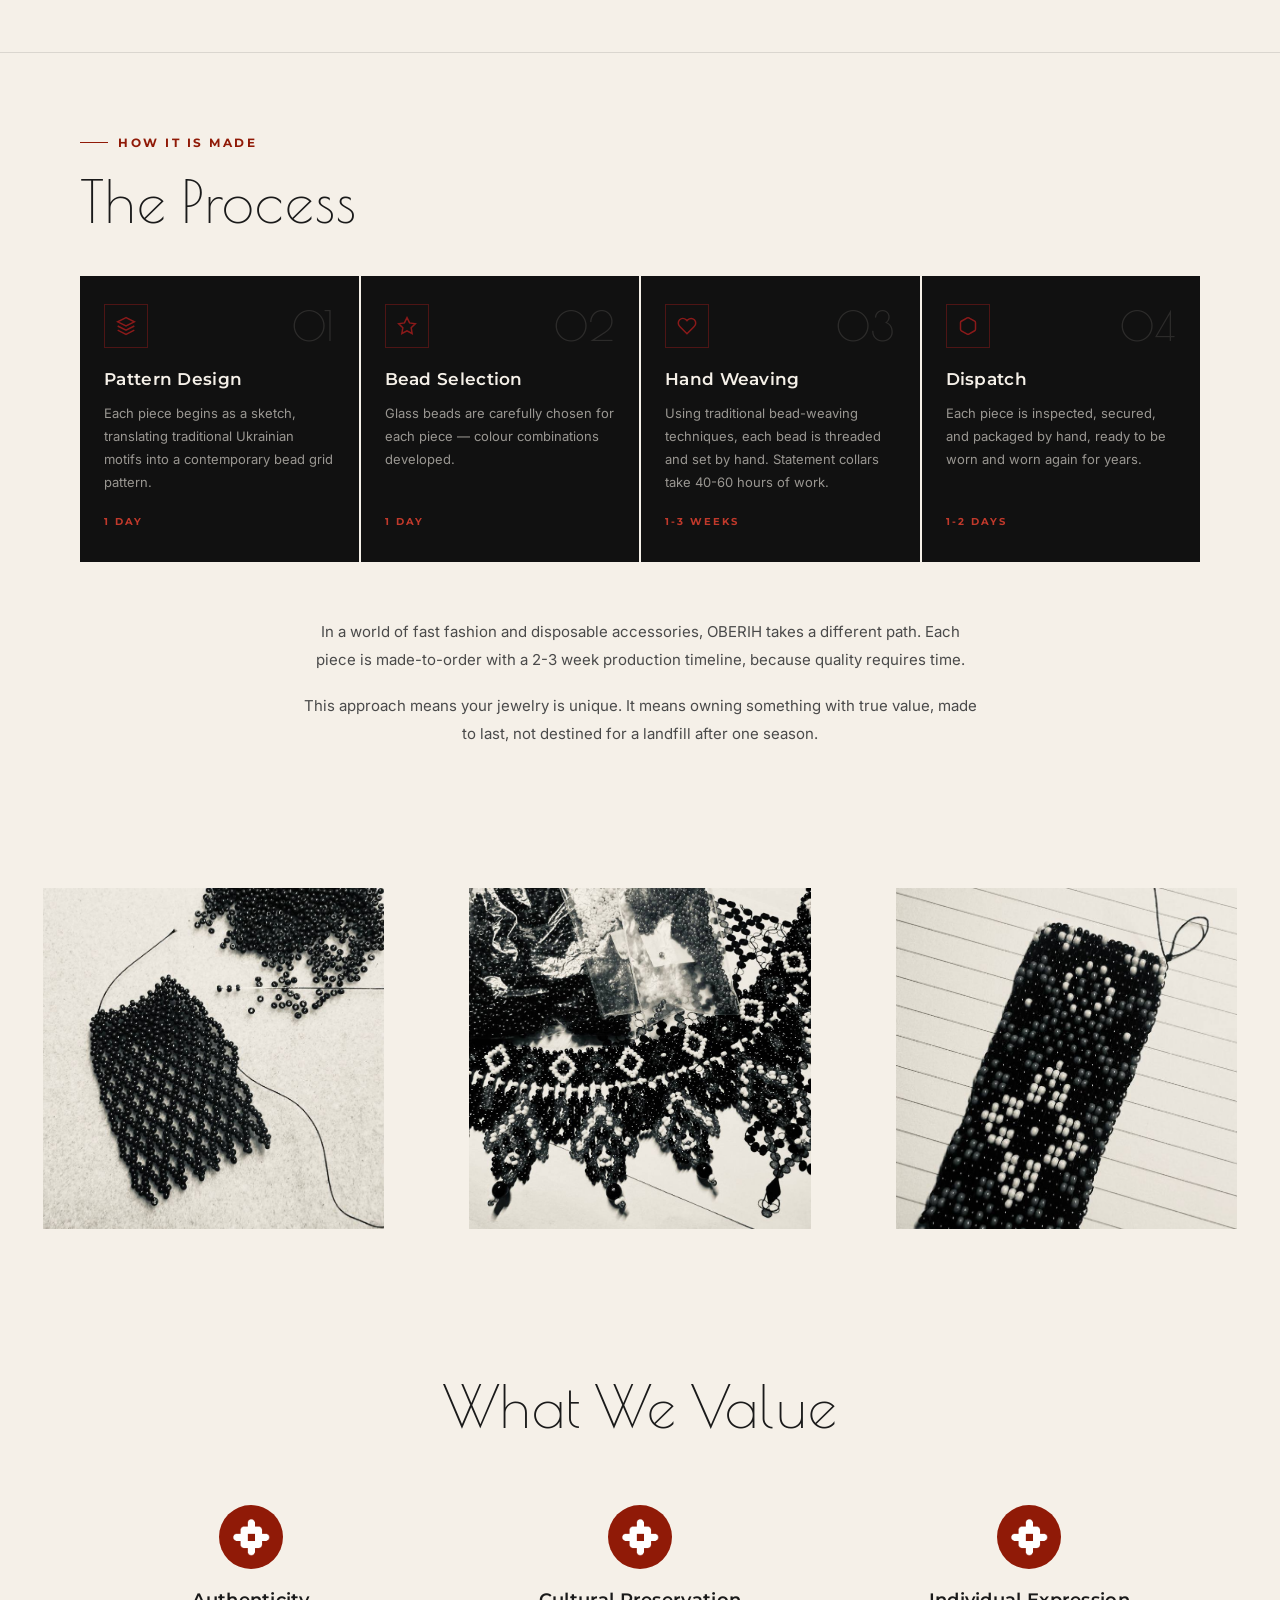
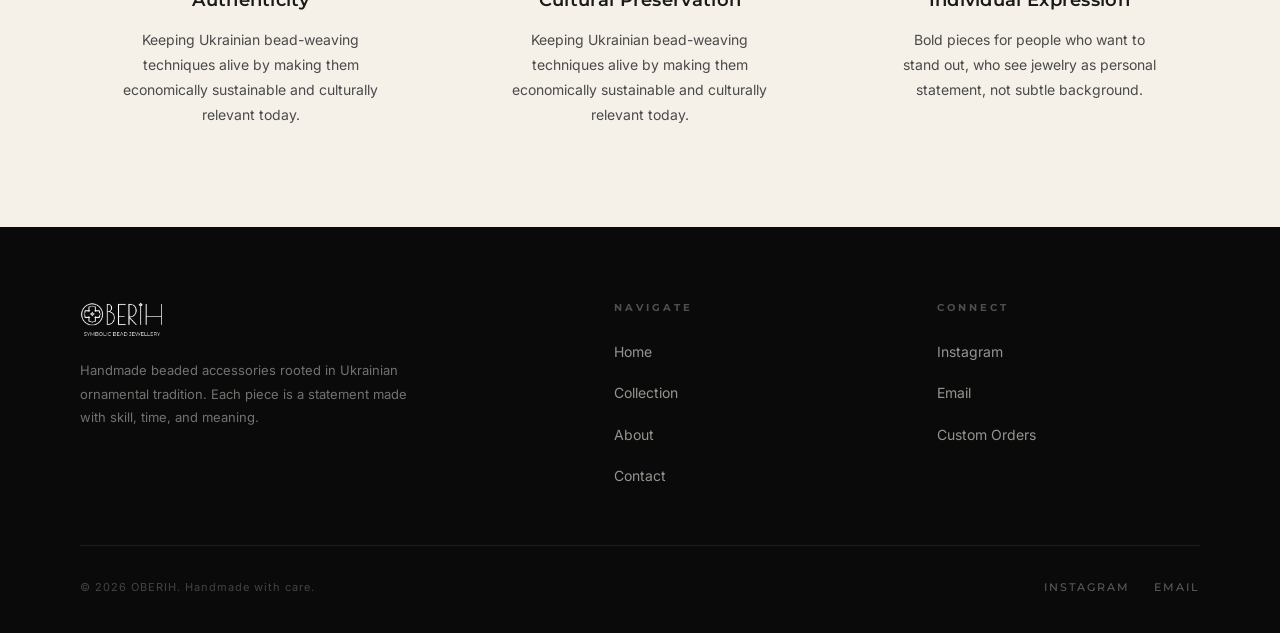
==== commit 6dc09774: "final before live" ====
--- a/about.html
+++ b/about.html
@@ -3,6 +3,9 @@
 <head>
   <meta charset="UTF-8">
   <meta name="viewport" content="width=device-width, initial-scale=1.0">
+<meta name="description" content="The story behind OBERIH: Ukrainian bead jewellery handcrafted by Sofia Pankiv using traditional techniques and ornamental patterns.">
+
+<link rel="icon" href="images/ui/favicon.png" type="image/png">
 
     <script>
     (function() {
@@ -11,7 +14,7 @@
     })();
   </script>
 
-  <title>Our Story — OBERIH</title>
+  <title>Our Story OBERIH</title>
   <link href="https://fonts.googleapis.com/css2?family=Poiret+One&family=Philosopher:ital@0;1&family=Montserrat:wght@400;500;600;700&family=Inter:wght@300;400;500&display=swap" rel="stylesheet">
   <link rel="stylesheet" href="css/style.css">
   <link rel="stylesheet" href="css/pages/about.css">
@@ -22,15 +25,26 @@
   <nav class="main-nav">
     <div class="nav-inner">
       <a href="index.html" class="nav-logo">
-        <div class="nav-logo-symbol">
-    <img src="images/ui/LOGO SIMPLE BLACK.png"
-                  alt="OBERIH logo symbol"
-                  style="width:32px;height:32px;object-fit:contain;">
-        </div>
-        <div class="nav-logo-divider"></div>
+
+ <div class="nav-logo-symbol">
+  <img src="images/ui/logo-simple-black.png"
+       alt="OBERIH logo symbol"
+       class="logo-dark"
+       style="width:32px;height:32px;object-fit:contain;">
+  <img src="images/ui/logo-simple-white.png"
+       alt="OBERIH logo symbol"
+       class="logo-light"
+       style="width:32px;height:32px;object-fit:contain;">
+</div>
+
+
+      <div class="nav-logo-divider"></div>
+<!-- NEW -->
 <div class="nav-logo-words">
-  <img src="images/ui/LOGO BLACK.png" alt="OBERIH logo text">
+  <img src="images/ui/logo-black.png" alt="OBERIH logo text" class="logo-dark">
+  <img src="images/ui/logo-white.png" alt="OBERIH logo text" class="logo-light">
 </div>
+
       </a>
       <ul class="nav-links">
         <li><a href="index.html">Home</a></li>
@@ -49,7 +63,7 @@
 
        <!-- Theme toggle button before the hamburger button -->
 <button class="theme-toggle" id="themeToggle" aria-label="Toggle dark mode">
-  <!-- Sun icon (shown in dark mode — click to go light) -->
+  <!-- Sun icon (shown in dark mode  click to go light) -->
   <svg class="theme-icon theme-icon--sun" width="18" height="18" viewBox="0 0 24 24" fill="none" stroke="currentColor" stroke-width="1.8">
     <circle cx="12" cy="12" r="5"/>
     <line x1="12" y1="1" x2="12" y2="3"/>
@@ -61,7 +75,7 @@
     <line x1="4.22" y1="19.78" x2="5.64" y2="18.36"/>
     <line x1="18.36" y1="5.64" x2="19.78" y2="4.22"/>
   </svg>
-  <!-- Moon icon (shown in light mode — click to go dark) -->
+  <!-- Moon icon (shown in light mode  click to go dark) -->
   <svg class="theme-icon theme-icon--moon" width="18" height="18" viewBox="0 0 24 24" fill="none" stroke="currentColor" stroke-width="1.8">
     <path d="M21 12.79A9 9 0 1 1 11.21 3 7 7 0 0 0 21 12.79z"/>
   </svg>
@@ -84,7 +98,7 @@
 
 
   <!-- ===== HERO
-       Same structure as collection page — two collar images
+       Same structure as collection page two collar images
        peeking in from sides, page title centred.
        REPLACE the two placeholder divs with your images.
   ===== -->
@@ -93,7 +107,7 @@
     <!-- ============================================================
          🖼️ 
          ============================================================ -->
-       <img src="images/ui/LEFT 2.png"
+       <img src="images/ui/left-2.png"
               alt=""
               class="about-hero-collar about-hero-collar--left"> 
 
@@ -102,19 +116,19 @@
     <!-- ============================================================
          🖼️ 
          ============================================================ -->
-    <img src="images/ui/RIGHT 2.png"
+    <img src="images/ui/right-2.png"
               alt=""
               class="about-hero-collar about-hero-collar--right"> 
 
   </section>
 
 
-  <!-- ===== INTRO — centred heading + body text ===== -->
+  <!-- ===== INTRO centred heading + body text ===== -->
   <section class="about-intro">
     <div class="about-intro-inner">
       <h2 class="about-intro-title">Tradition Meets Contemporary Design</h2>
       <p class="about-intro-body">
-        Oberih — meaning "protective charm" in Ukrainian — brings centuries-old ornamental patterns
+        Oberih, meaning "protective charm" in Ukrainian, brings centuries old ornamental patterns
         into modern wear. Each piece of jewelry is handcrafted using traditional bead-weaving
         techniques, honoring cultural heritage while creating bold, contemporary accessories.
       </p>
@@ -139,7 +153,7 @@
                🖼️ 
                ============================================================ -->
           <div class="maker-img-placeholder"> <img src="images/about/Sophia-image.png"
-                    alt="Sofia Pankiv — jewellery maker"
+                    alt="Sofia Pankiv, jewellery maker"
                     class="maker-img"></div>
         </div>
 
@@ -210,7 +224,7 @@
           </div>
           <h3 class="process-step-title">Pattern Design</h3>
           <p class="process-step-body">
-            Each piece begins as a sketch — translating traditional Ukrainian
+            Each piece begins as a sketch, translating traditional Ukrainian
             motifs into a contemporary bead grid pattern.
           </p>
           <p class="process-time">1 Day</p>
@@ -264,7 +278,7 @@
           </div>
           <h3 class="process-step-title">Dispatch</h3>
           <p class="process-step-body">
-            Each piece is inspected, secured, and packaged by hand — ready
+            Each piece is inspected, secured, and packaged by hand, ready
             to be worn and worn again for years.
           </p>
           <p class="process-time">1-2 Days</p>
@@ -289,7 +303,7 @@
 
 
   <!-- ===== PROCESS PHOTO STRIP
-       3 side-by-side process/craft photos — no text, full width
+       3 side-by-side process/craft photos, no text, full width
   ===== -->
   <div class="process-photos">
 
@@ -378,7 +392,7 @@
           <!-- ============================================================
                🖼️ 
                ============================================================ -->
-  <img src="images/ui/LOGO WHITE.png" alt="OBERIH logo text">
+  <img src="images/ui/logo-white.png" alt="OBERIH logo text">
 
         </div>
         <p class="footer-desc">
--- a/css/style.css
+++ b/css/style.css
@@ -116,7 +116,7 @@
     a { text-decoration: none; color: inherit; }
  
     /* =====================================================
-       TYPOGRAPHY — matching your variables exactly
+       TYPOGRAPHY  matching your variables exactly
        ===================================================== */
     .logo-text {
       font-family: var(--font-logo);
@@ -718,7 +718,7 @@
   width: 600px;   /* control size */
   height: 600px;
 
-  background: url("../images/ui/LOGO SIMPLE BLACK.png") no-repeat center;
+  background: url("../images/ui/logo-simple-black.png") no-repeat center;
   background-size: contain;
 
   opacity: 0.09; /* transparency ( 0.05–0.2) */
@@ -857,6 +857,9 @@
       gap: 16px;
       flex-shrink: 0;
     }
+
+
+    
  
     /* =====================================================
        INSTAGRAM SECTION
@@ -1097,13 +1100,15 @@
    ===================================================== */
 
 /* Nav logo swap black PNG for white PNG */
-[data-theme="dark"] .nav-logo-symbol img {
-  content: url('../images/ui/LOGO SIMPLE WHITE.png');
-}
-
-[data-theme="dark"] .nav-logo-words img {
-  content: url('../images/ui/LOGO WHITE.png');
-}
+
+.logo-light { display: none; }
+.logo-dark  { display: block; }
+
+/* Dark mode — hide dark logos, show light logos */
+[data-theme="dark"] .logo-dark  { display: none; }
+[data-theme="dark"] .logo-light { display: block; }
+
+
 
 /* Nav links colour */
 [data-theme="dark"] .nav-links a {
@@ -1233,4 +1238,22 @@
   color: var(--cream);         
   border-color: rgba(245,240,232,0.6);
   background: transparent;    
+}
+
+
+
+@media (max-width: 768px) {
+  .insta-header .btn-ghost {
+    display: none;
+  }
+}
+
+
+
+
+@media (max-width: 390px) {
+  .craft-inner { grid-template-columns: 1fr; gap: 40px; }
+  .stats-grid { grid-template-columns: 1fr; }
+  .craft { padding: 60px 0; }
+  .stat-number { font-size: 42px; }
 }
--- a/css/pages/about.css
+++ b/css/pages/about.css
@@ -342,6 +342,11 @@
 }
 
 @media (max-width: 768px) {
+      .about-hero-title { letter-spacing: 6px; 
+  font-size: clamp(20px, 7vw, 80px);
+}
+      
+
   .about-hero       { height: 180px; }
   .about-intro      { padding: 60px 24px; }
   .values-grid      { grid-template-columns: 1fr; gap: 40px; }
